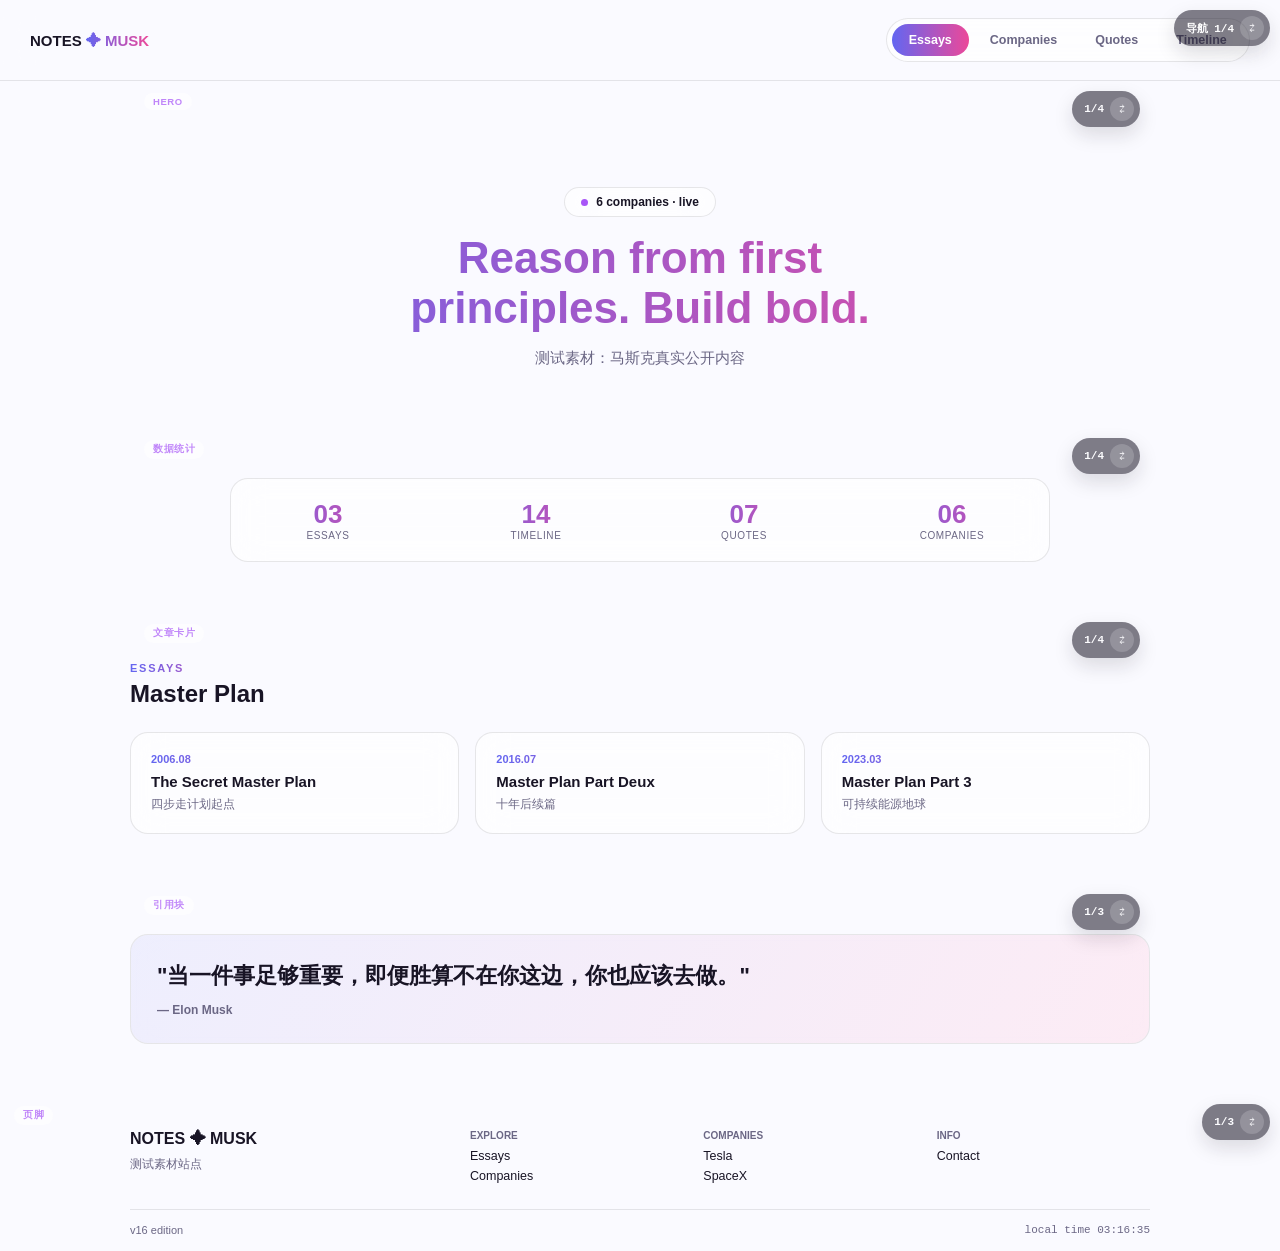
==== lab.html @ 897d5684 "新增组件Lab整页版（/lab.html）：每个板块自带切换按钮，实时看整页效果 阶段9的正确形态——不是把组件单独摆在对比台上看，是完整首页每个区块右上角挂一个小切换按钮，点击直接在真实页面布局里替" ====
<!doctype html>
<html lang="zh-CN">
<head>
<meta charset="UTF-8">
<meta name="viewport" content="width=device-width, initial-scale=1.0">
<title>组件Lab · 整页可切换</title>
<style>
  :root{
    --bg:#fafaff; --ink:#181425; --sub:#6b6785; --card:rgba(255,255,255,.65); --line:rgba(24,20,37,.1);
    --i1:#6366f1; --i2:#a855f7; --i3:#ec4899; --i4:#06b6d4;
  }
  *{box-sizing:border-box;}
  html,body{margin:0;}
  body{background:var(--bg);color:var(--ink);font-family:ui-sans-serif,-apple-system,"Segoe UI",sans-serif;overflow-x:hidden;}
  .mono{font-family:ui-monospace,"Cascadia Code","SF Mono",Consolas,monospace;}
  .grad-text{background:linear-gradient(90deg,var(--i1),var(--i3));-webkit-background-clip:text;background-clip:text;color:transparent;}
  .glass{background:var(--card);border:1px solid var(--line);backdrop-filter:blur(16px);border-radius:18px;}
  .wrap{max-width:1080px;margin:0 auto;padding:0 30px;}

  .zone{position:relative;}
  .switcher{
    position:absolute;top:10px;right:10px;z-index:20;display:flex;align-items:center;gap:6px;
    background:var(--ink);color:#fff;border-radius:999px;padding:6px 6px 6px 12px;font-size:11px;font-weight:700;
    box-shadow:0 8px 20px rgba(24,20,37,.25);opacity:.55;transition:opacity .2s;
  }
  .zone:hover .switcher{opacity:1;}
  .switcher .lbl{font-family:ui-monospace,monospace;}
  .switcher button{width:24px;height:24px;border-radius:50%;border:none;background:rgba(255,255,255,.18);color:#fff;cursor:pointer;font-size:12px;line-height:1;display:flex;align-items:center;justify-content:center;}
  .switcher button:hover{background:linear-gradient(90deg,var(--i1),var(--i3));}
  .zone-tag{position:absolute;top:12px;left:14px;z-index:20;font-size:9.5px;font-weight:800;letter-spacing:.06em;color:var(--i2);background:rgba(255,255,255,.85);padding:3px 9px;border-radius:999px;opacity:.7;}

  header.top{position:sticky;top:0;z-index:30;display:flex;justify-content:space-between;align-items:center;padding:18px 30px;background:rgba(250,250,255,.8);backdrop-filter:blur(16px);border-bottom:1px solid var(--line);}
  .mark{font-weight:800;font-size:15px;}
  .mark span{background:linear-gradient(90deg,var(--i1),var(--i3));-webkit-background-clip:text;background-clip:text;color:transparent;}

  section.sec{padding:50px 0;position:relative;}
  .sechead{display:flex;justify-content:space-between;align-items:baseline;margin-bottom:24px;}
  .eyebrow{font-size:11px;letter-spacing:.16em;text-transform:uppercase;font-weight:800;}
  h2.h2{font-size:24px;font-weight:800;margin:6px 0 0;}

  .n1{display:inline-flex;gap:4px;padding:5px;border-radius:999px;}
  .n1 a{font-size:12.5px;padding:9px 17px;border-radius:999px;font-weight:600;color:var(--sub);cursor:pointer;}
  .n1 a.on{background:linear-gradient(90deg,var(--i1),var(--i3));color:#fff;}
  .n2{display:flex;gap:24px;}
  .n2 a{font-size:13px;font-weight:600;color:var(--sub);padding-bottom:4px;border-bottom:2px solid transparent;cursor:pointer;}
  .n2 a.on{color:var(--ink);border-color:var(--i2);}
  .n4{display:inline-flex;gap:6px;padding:6px;border-radius:16px;box-shadow:0 10px 24px rgba(99,102,241,.15);}
  .n4 a{width:36px;height:36px;border-radius:11px;display:flex;align-items:center;justify-content:center;font-size:10px;font-weight:700;color:var(--sub);cursor:pointer;}
  .n4 a.on{background:linear-gradient(135deg,var(--i1),var(--i3));color:#fff;}
  .n5{display:flex;gap:18px;}
  .n5 a{font-size:12.5px;font-weight:700;color:var(--sub);cursor:pointer;}
  .n5 a.on{color:transparent;background:linear-gradient(90deg,var(--i1),var(--i3));-webkit-background-clip:text;background-clip:text;}

  .hv1{text-align:center;padding:56px 0 10px;}
  .hv1 h2{font-size:44px;font-weight:800;margin:16px 0;}
  .hv1 .pill{display:inline-flex;gap:8px;align-items:center;background:var(--card);border:1px solid var(--line);border-radius:999px;padding:7px 16px;font-size:12px;font-weight:600;}
  .hv1 .dot{width:7px;height:7px;border-radius:50%;background:var(--i2);}
  .hv2{display:flex;align-items:center;gap:30px;padding:40px 0;}
  .hv2 .txt{flex:1;}
  .hv2 h2{font-size:34px;font-weight:800;margin:0;}
  .hv2 .orb{width:170px;height:170px;border-radius:50%;flex-shrink:0;background:conic-gradient(var(--i1),var(--i2),var(--i3),var(--i4),var(--i1));animation:spin 8s linear infinite;}
  @keyframes spin{to{transform:rotate(360deg);}}
  .hv3{position:relative;border-radius:20px;overflow:hidden;padding:60px 30px;background:linear-gradient(135deg,#eef0ff,#fdeef9);text-align:center;}
  .hv4{display:flex;justify-content:space-between;align-items:center;flex-wrap:wrap;gap:20px;padding:40px 0;}
  .hv4 h2{font-size:32px;font-weight:800;margin:6px 0 0;}
  .hv4-badge{padding:12px 18px;border-radius:12px;font-size:11px;font-weight:700;text-align:center;}
  .hv4-badge .n{font-size:20px;display:block;}

  .s1{display:grid;grid-template-columns:repeat(4,1fr);gap:14px;max-width:820px;margin:0 auto;}
  .s1-item{padding:20px 12px;text-align:center;}
  .s1-item .n{font-size:26px;font-weight:800;}
  .s1-item .l{font-size:10px;color:var(--sub);text-transform:uppercase;letter-spacing:.06em;}
  .s2{display:flex;gap:24px;overflow-x:auto;padding:16px 0;border-top:1px solid var(--line);border-bottom:1px solid var(--line);}
  .s2-item{flex-shrink:0;text-align:center;padding:0 16px;}
  .s2-item .n{font-size:20px;font-weight:800;}
  .s3{display:flex;gap:22px;justify-content:center;}
  .ring{width:70px;height:70px;border-radius:50%;display:flex;align-items:center;justify-content:center;position:relative;}
  .ring::before{content:"";position:absolute;inset:0;border-radius:50%;background:conic-gradient(var(--i2) 0 70%, var(--line) 70% 100%);}
  .ring span{position:relative;background:var(--bg);width:54px;height:54px;border-radius:50%;display:flex;align-items:center;justify-content:center;font-size:12px;font-weight:800;}
  .s5{display:grid;grid-template-columns:repeat(4,1fr);gap:12px;}
  .s5-item{padding:16px;display:flex;align-items:center;gap:10px;}
  .s5-item .ic{width:32px;height:32px;border-radius:9px;flex-shrink:0;background:linear-gradient(135deg,var(--i1),var(--i3));}
  .s5-item .n{font-size:18px;font-weight:800;}

  .cardgrid{display:grid;grid-template-columns:repeat(3,1fr);gap:16px;}
  .c1{padding:20px;}
  .c1 .d{font-size:11px;font-weight:700;margin-bottom:8px;}
  .c1 h3{font-size:15px;margin:0 0 6px;font-weight:800;}
  .c1 p{font-size:12px;color:var(--sub);margin:0;}
  .c2{display:flex;overflow:hidden;padding:0;}
  .c2 .bar{width:6px;background:linear-gradient(180deg,var(--i1),var(--i3));flex-shrink:0;}
  .c2 .body{padding:18px;}
  .c3{overflow:hidden;padding:0;}
  .c3 .top{height:70px;background:linear-gradient(135deg,var(--i2),var(--i4));}
  .c3 .body{padding:16px;}
  .c5{position:relative;padding:22px;overflow:hidden;}
  .c5 .idx{position:absolute;right:8px;top:-6px;font-size:70px;font-weight:900;opacity:.12;}

  .q1{padding:26px;position:relative;overflow:hidden;}
  .q1::before{content:"";position:absolute;inset:0;background:linear-gradient(120deg,rgba(99,102,241,.1),rgba(236,72,153,.1));z-index:-1;}
  .q1 p{font-size:22px;font-weight:700;margin:0 0 12px;}
  .q4{text-align:center;padding:40px;background:linear-gradient(135deg,#eef0ff,#fdeef9);border-radius:20px;}
  .q4 p{font-size:24px;font-weight:800;max-width:60ch;margin:0 auto 14px;}
  .q3{display:flex;padding:0;overflow:hidden;}
  .q3 .accent{width:5px;background:linear-gradient(180deg,var(--i2),var(--i4));}
  .q3 .body{padding:22px;}

  .f1-grid{display:grid;grid-template-columns:1.5fr repeat(3,1fr);gap:20px;padding:36px 0 20px;}
  .f1-grid h4{font-size:10px;text-transform:uppercase;color:var(--sub);margin:0 0 8px;}
  .f1-grid a{display:block;font-size:12.5px;margin-bottom:6px;cursor:pointer;}
  .f1-bottom{border-top:1px solid var(--line);padding:14px 0;font-size:11px;color:var(--sub);display:flex;justify-content:space-between;}
  .f2{text-align:center;padding:30px 0;}
  .f2 .socials{display:flex;justify-content:center;gap:14px;margin-bottom:10px;}
  .f2 .socials span{width:34px;height:34px;border-radius:50%;background:var(--card);border:1px solid var(--line);display:inline-flex;align-items:center;justify-content:center;font-size:11px;}
  .f4{padding:40px;border-radius:20px;background:linear-gradient(135deg,#eef0ff,#fdeef9);text-align:center;margin:20px 0;}
  .f4 .btn{display:inline-block;padding:12px 26px;border-radius:999px;background:var(--ink);color:#fff;font-size:13px;font-weight:700;}
</style>
</head>
<body>

<header class="top zone">
  <div class="switcher"><span class="lbl">导航 1/4</span><button onclick="cycle('nav')">⇄</button></div>
  <div class="mark">NOTES <span>✦ MUSK</span></div>
  <div id="slot-nav"></div>
</header>

<div class="wrap">

  <section class="sec zone" id="zone-hero">
    <div class="zone-tag">HERO</div>
    <div class="switcher"><span class="lbl" id="lbl-hero">1/4</span><button onclick="cycle('hero')">⇄</button></div>
    <div id="slot-hero"></div>
  </section>

  <section class="sec zone" id="zone-stat">
    <div class="zone-tag">数据统计</div>
    <div class="switcher"><span class="lbl" id="lbl-stat">1/4</span><button onclick="cycle('stat')">⇄</button></div>
    <div id="slot-stat"></div>
  </section>

  <section class="sec zone" id="zone-card">
    <div class="zone-tag">文章卡片</div>
    <div class="switcher"><span class="lbl" id="lbl-card">1/4</span><button onclick="cycle('card')">⇄</button></div>
    <div class="sechead"><div><div class="eyebrow grad-text">Essays</div><h2 class="h2">Master Plan</h2></div></div>
    <div id="slot-card"></div>
  </section>

  <section class="sec zone" id="zone-quote">
    <div class="zone-tag">引用块</div>
    <div class="switcher"><span class="lbl" id="lbl-quote">1/3</span><button onclick="cycle('quote')">⇄</button></div>
    <div id="slot-quote"></div>
  </section>

</div>

<footer class="zone" id="zone-footer">
  <div class="zone-tag">页脚</div>
  <div class="switcher"><span class="lbl" id="lbl-footer">1/3</span><button onclick="cycle('footer')">⇄</button></div>
  <div class="wrap" id="slot-footer"></div>
</footer>

<script src="js/lab.js"></script>
</body>
</html>
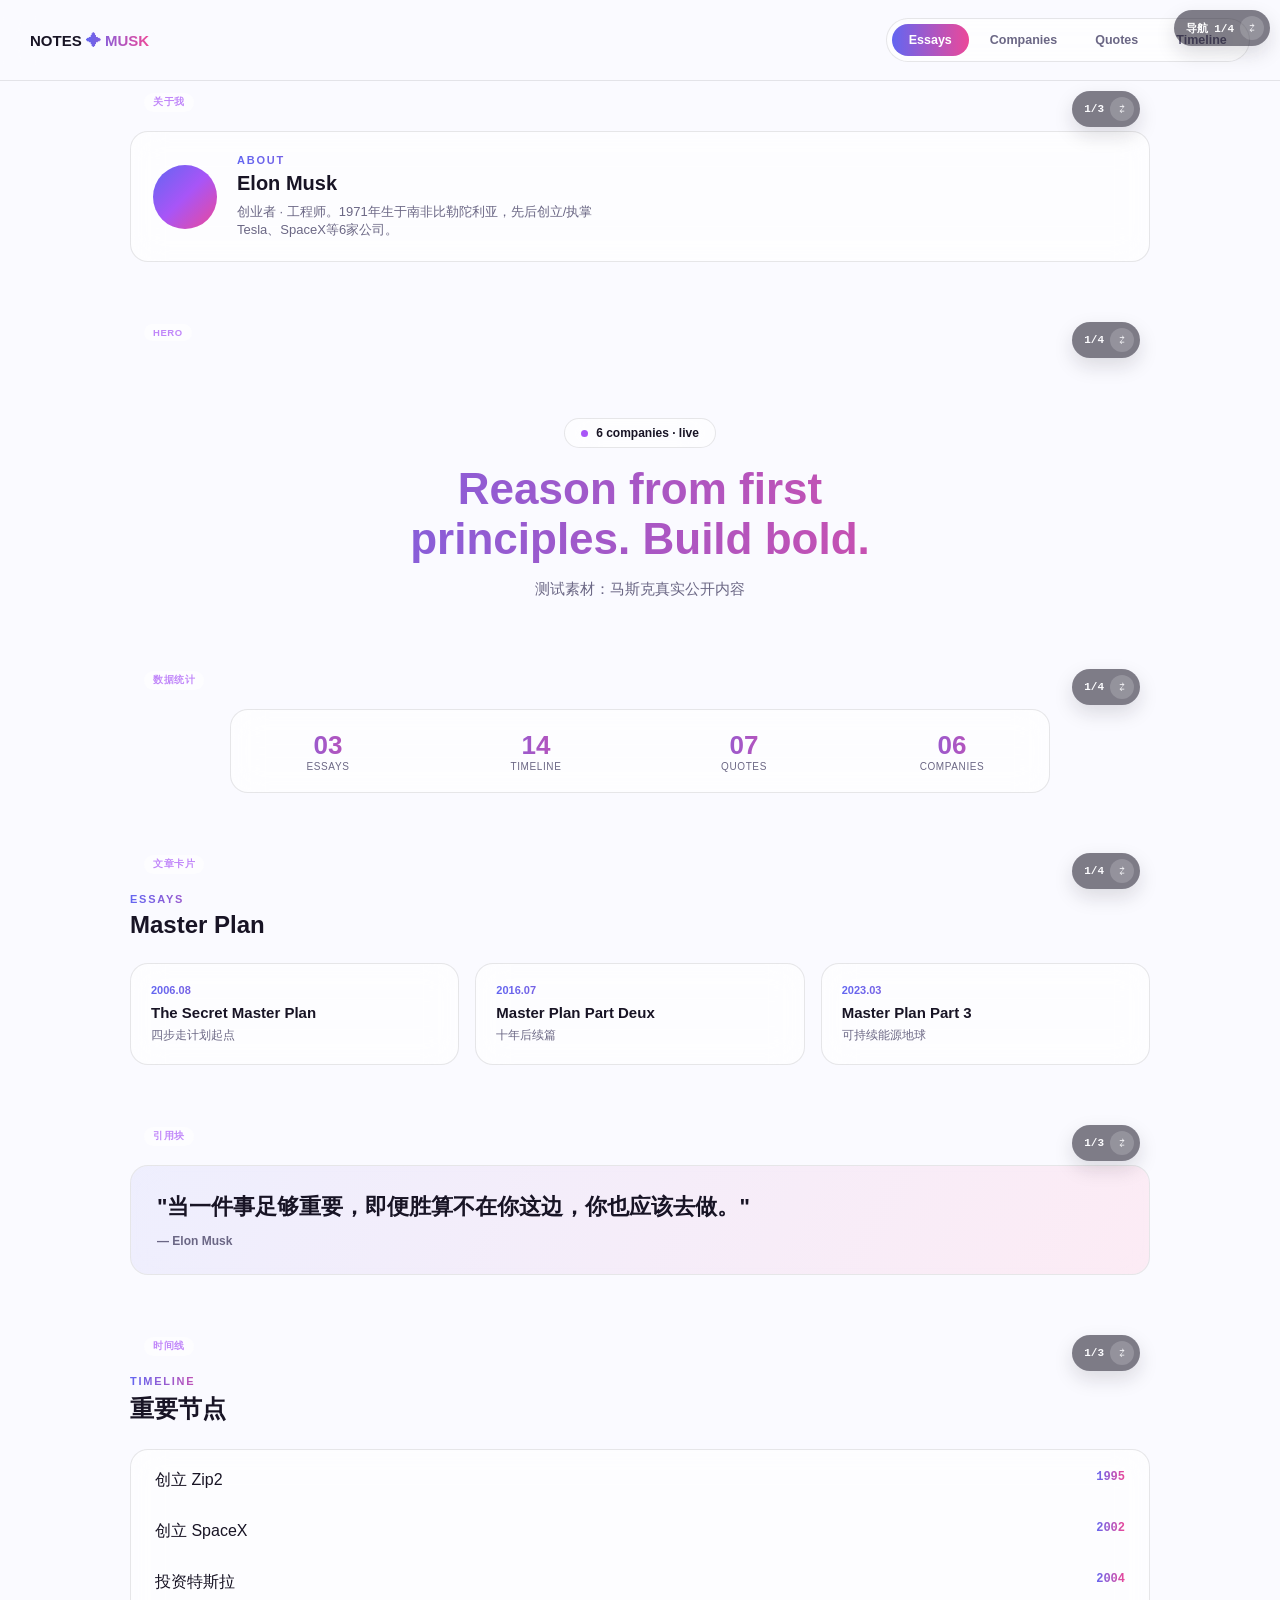
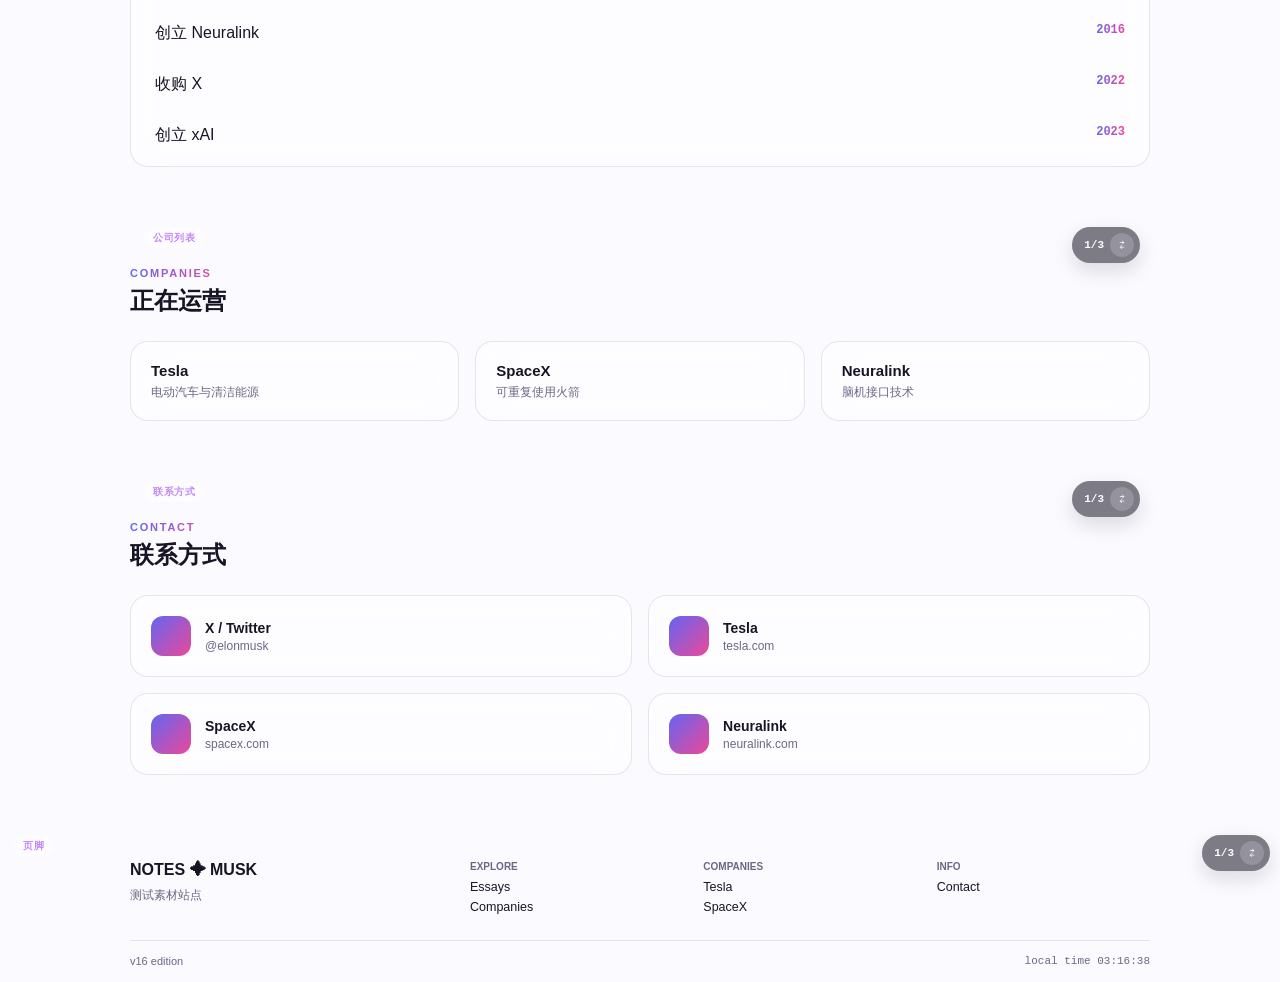
==== commit 0a6f0e58: "组件Lab补充4个维度：关于我/时间线/公司列表/联系方式 延续整页可切换的模式，新增G39关于我、时间线（含F57交错版）、公司列表、G40联系方式，共10个维度进入Lab整页可切换。" ====
--- a/lab.html
+++ b/lab.html
@@ -105,6 +105,48 @@
   .q3 .accent{width:5px;background:linear-gradient(180deg,var(--i2),var(--i4));}
   .q3 .body{padding:22px;}
 
+  .iv1{display:flex;gap:20px;align-items:center;padding:22px;}
+  .iv1 .av{width:64px;height:64px;border-radius:50%;flex-shrink:0;background:linear-gradient(135deg,var(--i1),var(--i2),var(--i3));}
+  .iv2{text-align:center;padding:30px;}
+  .iv2 .av{width:80px;height:80px;border-radius:50%;margin:0 auto 14px;background:linear-gradient(135deg,var(--i1),var(--i2),var(--i3));}
+  .iv3{display:grid;grid-template-columns:1fr 1fr;gap:0;overflow:hidden;padding:0;}
+  .iv3 .txt{padding:24px;}
+  .iv3 .stats{display:flex;flex-direction:column;justify-content:center;gap:14px;padding:24px;background:rgba(99,102,241,.05);}
+  .iv3 .stats div{font-size:12px;color:var(--sub);}
+  .iv3 .stats b{display:block;font-size:20px;color:var(--ink);}
+
+  .tv1{display:flex;flex-direction:column;gap:2px;}
+  .tv1-row{display:flex;justify-content:space-between;padding:14px 18px;border-radius:12px;}
+  .tv1-row .yr{font-family:ui-monospace,monospace;font-size:12px;font-weight:700;}
+  .tv2{display:flex;gap:20px;overflow-x:auto;padding:16px 4px;}
+  .tv2-item{flex-shrink:0;width:150px;padding:16px;text-align:center;}
+  .tv2-item .yr{font-family:ui-monospace,monospace;font-weight:800;font-size:16px;}
+  .tv3{display:flex;flex-direction:column;gap:16px;}
+  .tv3-row{display:flex;gap:16px;align-items:center;}
+  .tv3-row.right{flex-direction:row-reverse;text-align:right;}
+  .tv3-dot{width:10px;height:10px;border-radius:50%;flex-shrink:0;background:linear-gradient(135deg,var(--i1),var(--i3));}
+  .tv3-card{flex:1;padding:14px 18px;}
+
+  .cov1{display:grid;grid-template-columns:repeat(3,1fr);gap:16px;}
+  .cov1-item{padding:20px;}
+  .cov1-item h3{font-size:15px;margin:0 0 6px;font-weight:800;}
+  .cov1-item p{font-size:11.5px;color:var(--sub);margin:0;}
+  .cov2{display:flex;gap:14px;flex-wrap:wrap;justify-content:center;}
+  .cov2-item{padding:14px 22px;border-radius:14px;font-weight:800;font-size:14px;}
+  .cov3{display:flex;flex-direction:column;gap:2px;}
+  .cov3-row{display:flex;padding:14px 18px;border-radius:10px;gap:14px;align-items:center;}
+  .cov3-row .bar{width:4px;height:28px;border-radius:2px;background:linear-gradient(180deg,var(--i1),var(--i3));}
+
+  .ctv1{display:grid;grid-template-columns:repeat(2,1fr);gap:16px;}
+  .ctv1-item{padding:20px;display:flex;align-items:center;gap:14px;}
+  .ctv1-item .ic{width:40px;height:40px;border-radius:12px;background:linear-gradient(135deg,var(--i1),var(--i3));flex-shrink:0;}
+  .ctv2{display:flex;gap:24px;justify-content:center;flex-wrap:wrap;}
+  .ctv2-item{text-align:center;}
+  .ctv2-item .ic{width:48px;height:48px;border-radius:50%;margin:0 auto 8px;background:linear-gradient(135deg,var(--i1),var(--i3));}
+  .ctv3{display:flex;flex-direction:column;gap:0;}
+  .ctv3-row{display:flex;justify-content:space-between;padding:16px 20px;border-bottom:1px solid var(--line);}
+  .ctv3-row:last-child{border-bottom:none;}
+
   .f1-grid{display:grid;grid-template-columns:1.5fr repeat(3,1fr);gap:20px;padding:36px 0 20px;}
   .f1-grid h4{font-size:10px;text-transform:uppercase;color:var(--sub);margin:0 0 8px;}
   .f1-grid a{display:block;font-size:12.5px;margin-bottom:6px;cursor:pointer;}
@@ -126,6 +168,12 @@
 
 <div class="wrap">
 
+  <section class="sec zone" id="zone-intro">
+    <div class="zone-tag">关于我</div>
+    <div class="switcher"><span class="lbl" id="lbl-intro">1/3</span><button onclick="cycle('intro')">⇄</button></div>
+    <div id="slot-intro"></div>
+  </section>
+
   <section class="sec zone" id="zone-hero">
     <div class="zone-tag">HERO</div>
     <div class="switcher"><span class="lbl" id="lbl-hero">1/4</span><button onclick="cycle('hero')">⇄</button></div>
@@ -151,6 +199,27 @@
     <div id="slot-quote"></div>
   </section>
 
+  <section class="sec zone" id="zone-timeline">
+    <div class="zone-tag">时间线</div>
+    <div class="switcher"><span class="lbl" id="lbl-timeline">1/3</span><button onclick="cycle('timeline')">⇄</button></div>
+    <div class="sechead"><div><div class="eyebrow grad-text">Timeline</div><h2 class="h2">重要节点</h2></div></div>
+    <div id="slot-timeline"></div>
+  </section>
+
+  <section class="sec zone" id="zone-companies">
+    <div class="zone-tag">公司列表</div>
+    <div class="switcher"><span class="lbl" id="lbl-companies">1/3</span><button onclick="cycle('companies')">⇄</button></div>
+    <div class="sechead"><div><div class="eyebrow grad-text">Companies</div><h2 class="h2">正在运营</h2></div></div>
+    <div id="slot-companies"></div>
+  </section>
+
+  <section class="sec zone" id="zone-contact">
+    <div class="zone-tag">联系方式</div>
+    <div class="switcher"><span class="lbl" id="lbl-contact">1/3</span><button onclick="cycle('contact')">⇄</button></div>
+    <div class="sechead"><div><div class="eyebrow grad-text">Contact</div><h2 class="h2">联系方式</h2></div></div>
+    <div id="slot-contact"></div>
+  </section>
+
 </div>
 
 <footer class="zone" id="zone-footer">
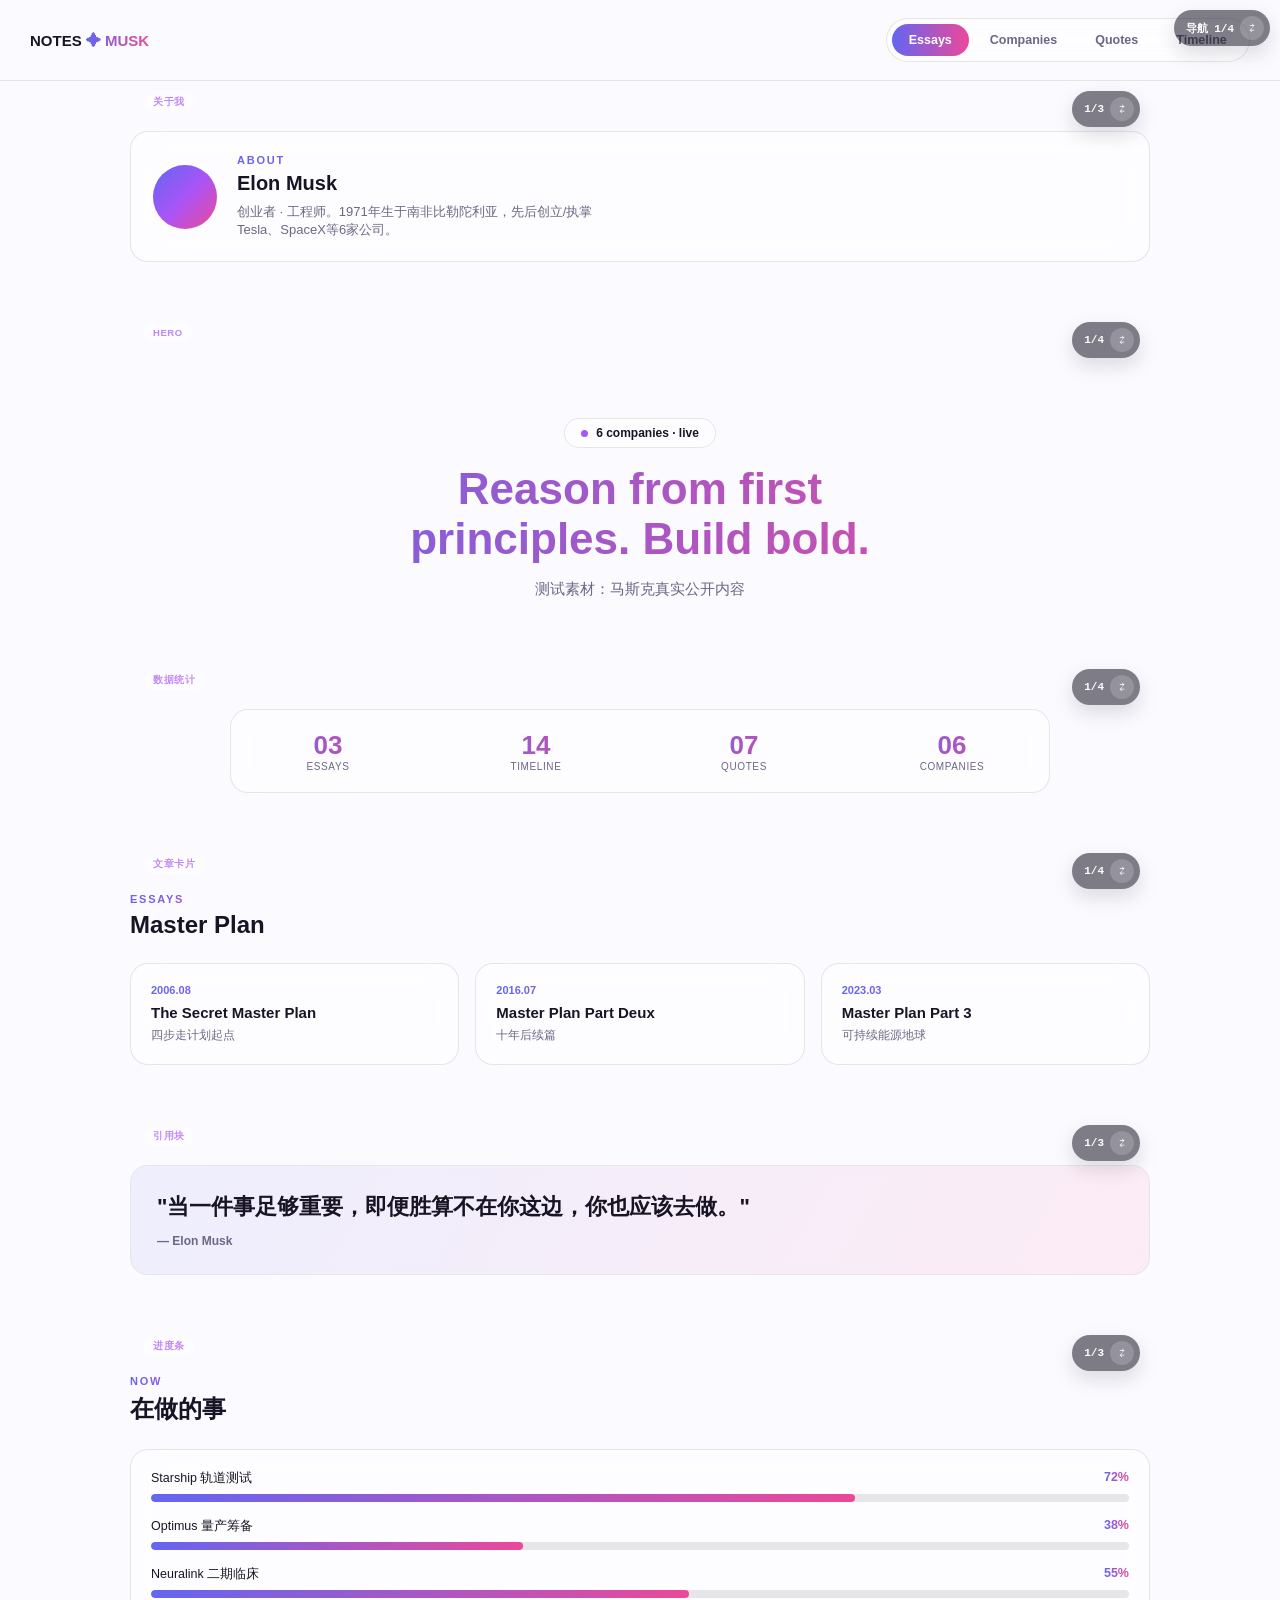
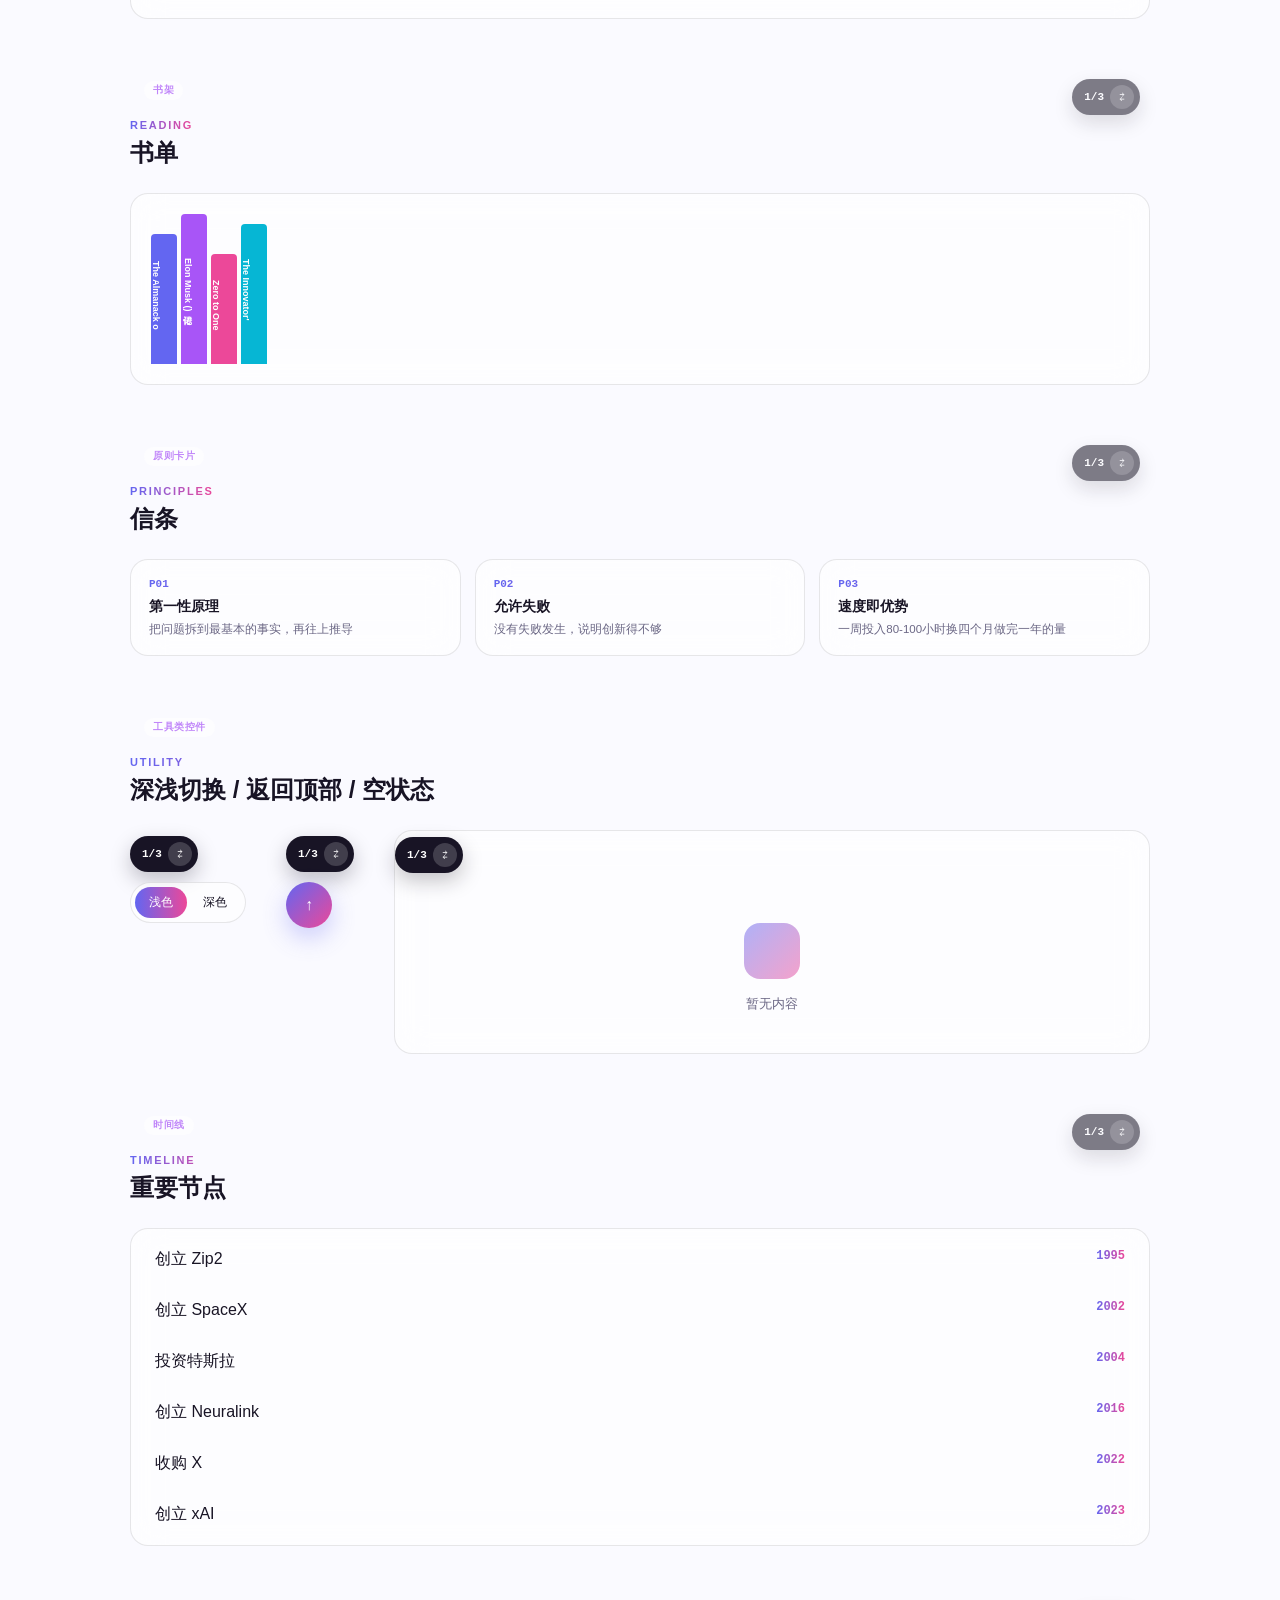
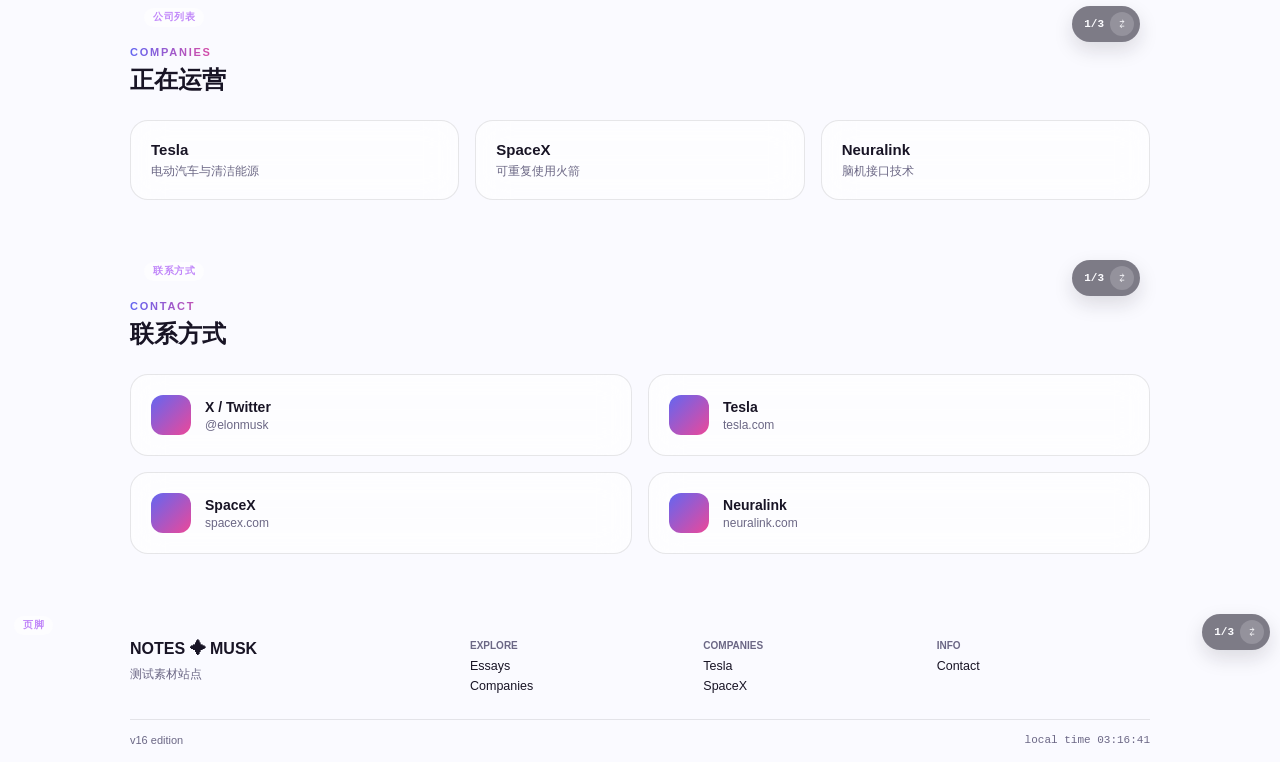
==== commit 96697bc3: "组件Lab再补6个维度：进度条/书架/原则卡片/深浅切换/返回顶部/空状态 对应F32进度条、F33书架可视化、E29原则条目卡片、A4深浅色切换、A7返回顶部、I47空状态展示，累计16个维度进入L" ====
--- a/lab.html
+++ b/lab.html
@@ -147,6 +147,63 @@
   .ctv3-row{display:flex;justify-content:space-between;padding:16px 20px;border-bottom:1px solid var(--line);}
   .ctv3-row:last-child{border-bottom:none;}
 
+  .pv1{padding:20px;}
+  .pv1-row{margin-bottom:16px;}
+  .pv1-row:last-child{margin-bottom:0;}
+  .pv1-top{display:flex;justify-content:space-between;font-size:12.5px;margin-bottom:7px;}
+  .pv1-track{height:8px;border-radius:99px;background:var(--line);overflow:hidden;}
+  .pv1-fill{height:100%;border-radius:99px;background:linear-gradient(90deg,var(--i1),var(--i3));}
+  .pv2{display:flex;flex-direction:column;gap:14px;}
+  .pv2-item{display:flex;align-items:center;gap:14px;padding:14px 18px;}
+  .pv2-item .lbl2{width:110px;font-size:12.5px;font-weight:700;flex-shrink:0;}
+  .pv2-track{flex:1;height:6px;border-radius:99px;background:var(--line);overflow:hidden;}
+  .pv2-fill{height:100%;border-radius:99px;}
+  .pv3{display:flex;gap:24px;justify-content:center;flex-wrap:wrap;}
+  .pv3-item{text-align:center;}
+  .pv3-ring{width:64px;height:64px;border-radius:50%;display:flex;align-items:center;justify-content:center;position:relative;margin:0 auto 8px;}
+  .pv3-ring span{position:relative;background:var(--bg);width:50px;height:50px;border-radius:50%;display:flex;align-items:center;justify-content:center;font-size:11px;font-weight:800;}
+
+  .bs1{display:flex;gap:4px;align-items:flex-end;padding:20px;}
+  .bs1-spine{width:26px;border-radius:4px 4px 0 0;display:flex;align-items:flex-end;justify-content:center;padding-bottom:8px;color:#fff;font-size:9px;writing-mode:vertical-rl;font-weight:700;}
+  .bs2{display:grid;grid-template-columns:repeat(4,1fr);gap:12px;}
+  .bs2-item{padding:0;overflow:hidden;}
+  .bs2-cover{height:70px;}
+  .bs2-body{padding:10px;}
+  .bs2-body h4{font-size:11.5px;margin:0;font-weight:700;}
+  .bs3{display:flex;flex-direction:column;gap:2px;}
+  .bs3-row{display:flex;align-items:center;gap:12px;padding:12px 16px;}
+  .bs3-dot{width:10px;height:10px;border-radius:3px;flex-shrink:0;}
+
+  .pr1{display:grid;grid-template-columns:repeat(3,1fr);gap:14px;}
+  .pr1-item{padding:18px;}
+  .pr1-item .idx{font-family:ui-monospace,monospace;font-size:11px;font-weight:800;margin-bottom:8px;}
+  .pr1-item h4{font-size:13.5px;margin:0;font-weight:800;}
+  .pr2{display:flex;gap:14px;overflow-x:auto;padding:4px;}
+  .pr2-item{flex-shrink:0;width:200px;padding:16px;}
+  .pr3{display:flex;flex-direction:column;gap:0;}
+  .pr3-row{display:flex;gap:18px;padding:16px 4px;border-bottom:1px solid var(--line);align-items:baseline;}
+  .pr3-row .big{font-size:28px;font-weight:900;opacity:.25;font-family:ui-monospace,monospace;}
+
+  .th1{display:inline-flex;background:var(--card);border:1px solid var(--line);border-radius:999px;padding:4px;gap:2px;}
+  .th1 span{padding:7px 14px;border-radius:999px;font-size:12px;cursor:pointer;}
+  .th1 span.on{background:linear-gradient(90deg,var(--i1),var(--i3));color:#fff;}
+  .th2{width:44px;height:44px;border-radius:12px;display:inline-flex;align-items:center;justify-content:center;font-size:16px;cursor:pointer;}
+  .th3{display:inline-flex;border:1px solid var(--line);border-radius:10px;overflow:hidden;}
+  .th3 span{padding:9px 16px;font-size:12px;cursor:pointer;}
+  .th3 span.on{background:var(--ink);color:#fff;}
+
+  .bt1{width:46px;height:46px;border-radius:50%;display:inline-flex;align-items:center;justify-content:center;color:#fff;font-size:16px;box-shadow:0 10px 24px rgba(99,102,241,.3);}
+  .bt2{display:inline-flex;align-items:center;gap:6px;padding:10px 20px;border-radius:999px;color:#fff;font-size:12.5px;font-weight:700;box-shadow:0 10px 24px rgba(99,102,241,.3);}
+  .bt3{width:52px;height:52px;border-radius:50%;position:relative;display:inline-flex;align-items:center;justify-content:center;}
+  .bt3 span{position:relative;background:var(--bg);width:40px;height:40px;border-radius:50%;display:flex;align-items:center;justify-content:center;font-size:14px;}
+
+  .es1{text-align:center;padding:40px 20px;}
+  .es1 .ic{width:56px;height:56px;border-radius:16px;margin:0 auto 16px;background:linear-gradient(135deg,var(--i1),var(--i3));opacity:.5;}
+  .es2{text-align:center;padding:44px 20px;}
+  .es2 .ic{width:80px;height:80px;border-radius:50%;margin:0 auto 18px;background:linear-gradient(135deg,var(--i1),var(--i2),var(--i3));opacity:.35;}
+  .es2 .btn{display:inline-block;margin-top:14px;padding:10px 22px;border-radius:999px;background:var(--ink);color:#fff;font-size:12px;font-weight:700;}
+  .es3{text-align:center;padding:24px;font-size:13px;color:var(--sub);}
+
   .f1-grid{display:grid;grid-template-columns:1.5fr repeat(3,1fr);gap:20px;padding:36px 0 20px;}
   .f1-grid h4{font-size:10px;text-transform:uppercase;color:var(--sub);margin:0 0 8px;}
   .f1-grid a{display:block;font-size:12.5px;margin-bottom:6px;cursor:pointer;}
@@ -199,6 +256,46 @@
     <div id="slot-quote"></div>
   </section>
 
+  <section class="sec zone" id="zone-progress">
+    <div class="zone-tag">进度条</div>
+    <div class="switcher"><span class="lbl" id="lbl-progress">1/3</span><button onclick="cycle('progress')">⇄</button></div>
+    <div class="sechead"><div><div class="eyebrow grad-text">Now</div><h2 class="h2">在做的事</h2></div></div>
+    <div id="slot-progress"></div>
+  </section>
+
+  <section class="sec zone" id="zone-bookshelf">
+    <div class="zone-tag">书架</div>
+    <div class="switcher"><span class="lbl" id="lbl-bookshelf">1/3</span><button onclick="cycle('bookshelf')">⇄</button></div>
+    <div class="sechead"><div><div class="eyebrow grad-text">Reading</div><h2 class="h2">书单</h2></div></div>
+    <div id="slot-bookshelf"></div>
+  </section>
+
+  <section class="sec zone" id="zone-principle">
+    <div class="zone-tag">原则卡片</div>
+    <div class="switcher"><span class="lbl" id="lbl-principle">1/3</span><button onclick="cycle('principle')">⇄</button></div>
+    <div class="sechead"><div><div class="eyebrow grad-text">Principles</div><h2 class="h2">信条</h2></div></div>
+    <div id="slot-principle"></div>
+  </section>
+
+  <section class="sec zone" id="zone-util">
+    <div class="zone-tag">工具类控件</div>
+    <div class="sechead"><div><div class="eyebrow grad-text">Utility</div><h2 class="h2">深浅切换 / 返回顶部 / 空状态</h2></div></div>
+    <div style="display:flex;gap:40px;align-items:flex-start;flex-wrap:wrap;">
+      <div class="zone" style="position:relative;padding-top:6px">
+        <div class="switcher" style="position:static;display:inline-flex;margin-bottom:10px;opacity:1"><span class="lbl" id="lbl-theme">1/3</span><button onclick="cycle('theme')">⇄</button></div>
+        <div id="slot-theme"></div>
+      </div>
+      <div class="zone" style="position:relative;padding-top:6px">
+        <div class="switcher" style="position:static;display:inline-flex;margin-bottom:10px;opacity:1"><span class="lbl" id="lbl-backtop">1/3</span><button onclick="cycle('backtop')">⇄</button></div>
+        <div id="slot-backtop"></div>
+      </div>
+      <div class="glass zone" style="position:relative;padding-top:6px;flex:1;min-width:260px">
+        <div class="switcher" style="position:static;display:inline-flex;margin-bottom:10px;opacity:1"><span class="lbl" id="lbl-empty">1/3</span><button onclick="cycle('empty')">⇄</button></div>
+        <div id="slot-empty"></div>
+      </div>
+    </div>
+  </section>
+
   <section class="sec zone" id="zone-timeline">
     <div class="zone-tag">时间线</div>
     <div class="switcher"><span class="lbl" id="lbl-timeline">1/3</span><button onclick="cycle('timeline')">⇄</button></div>
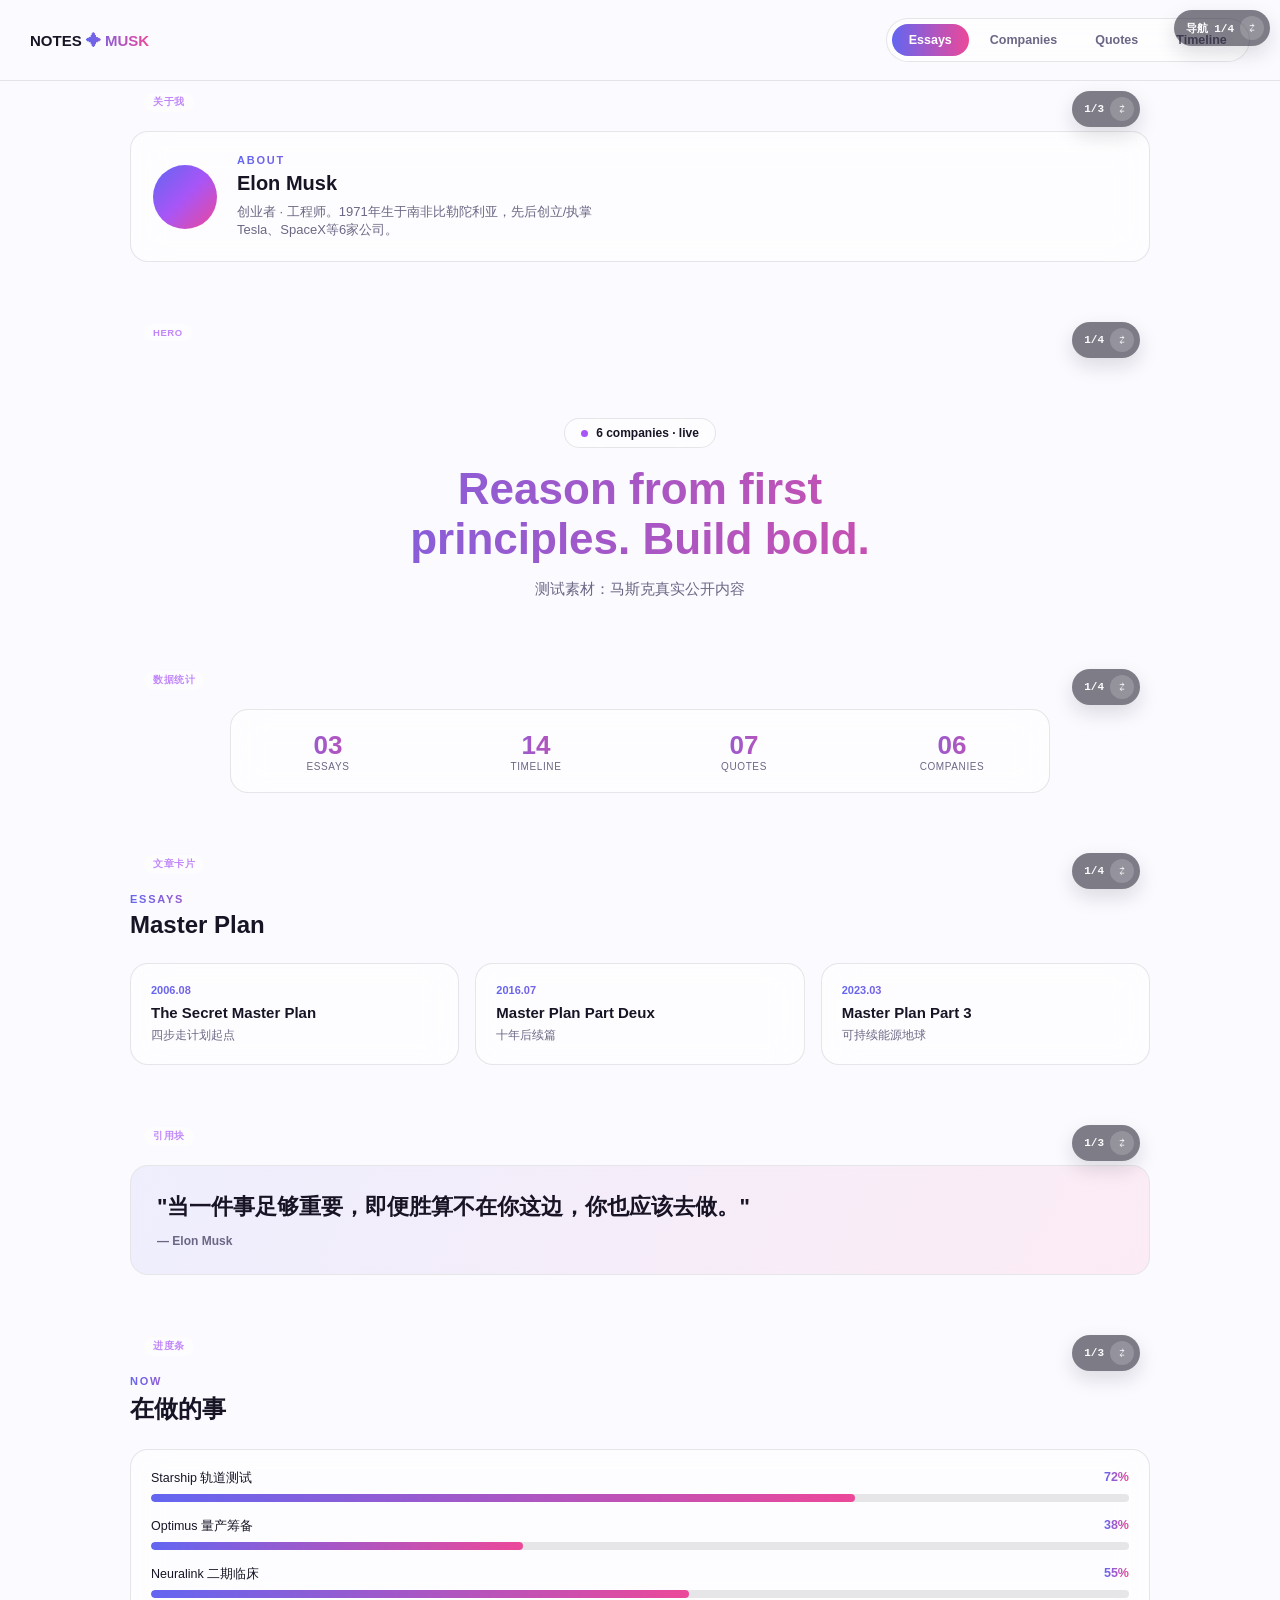
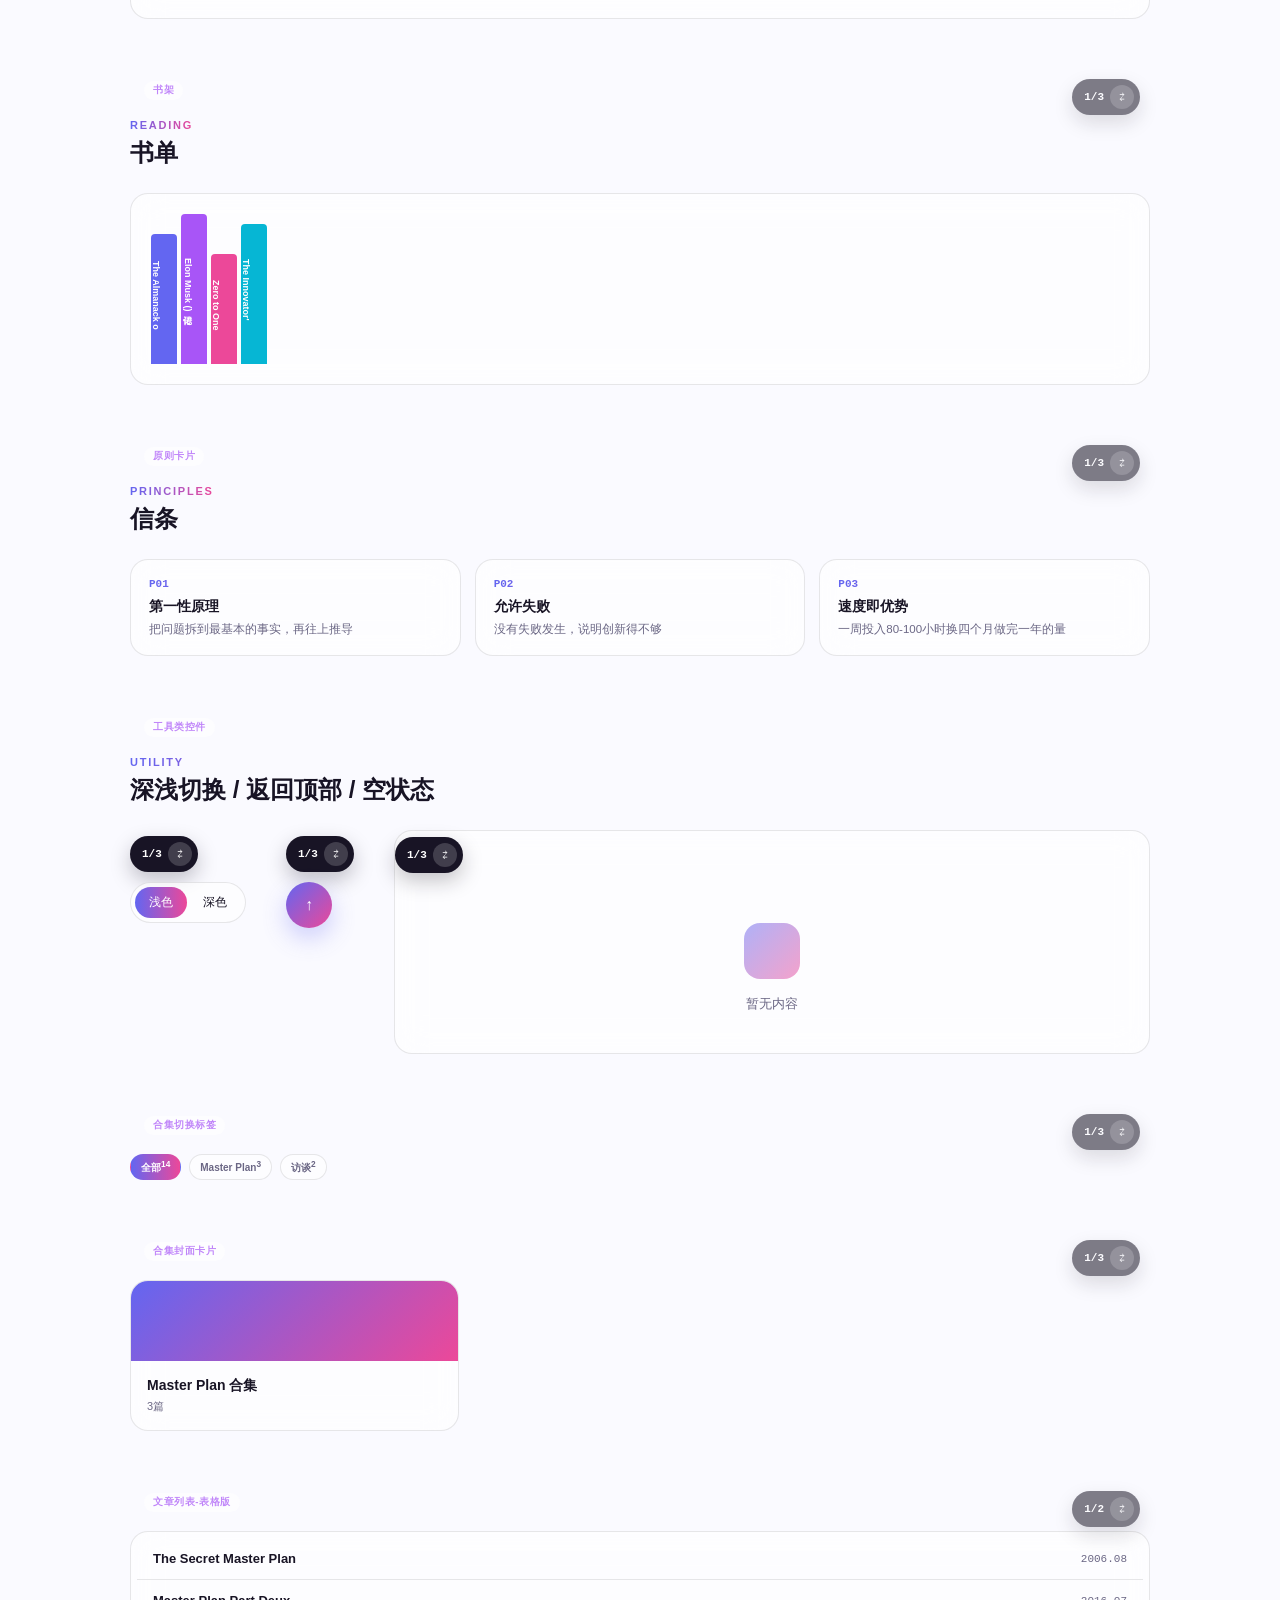
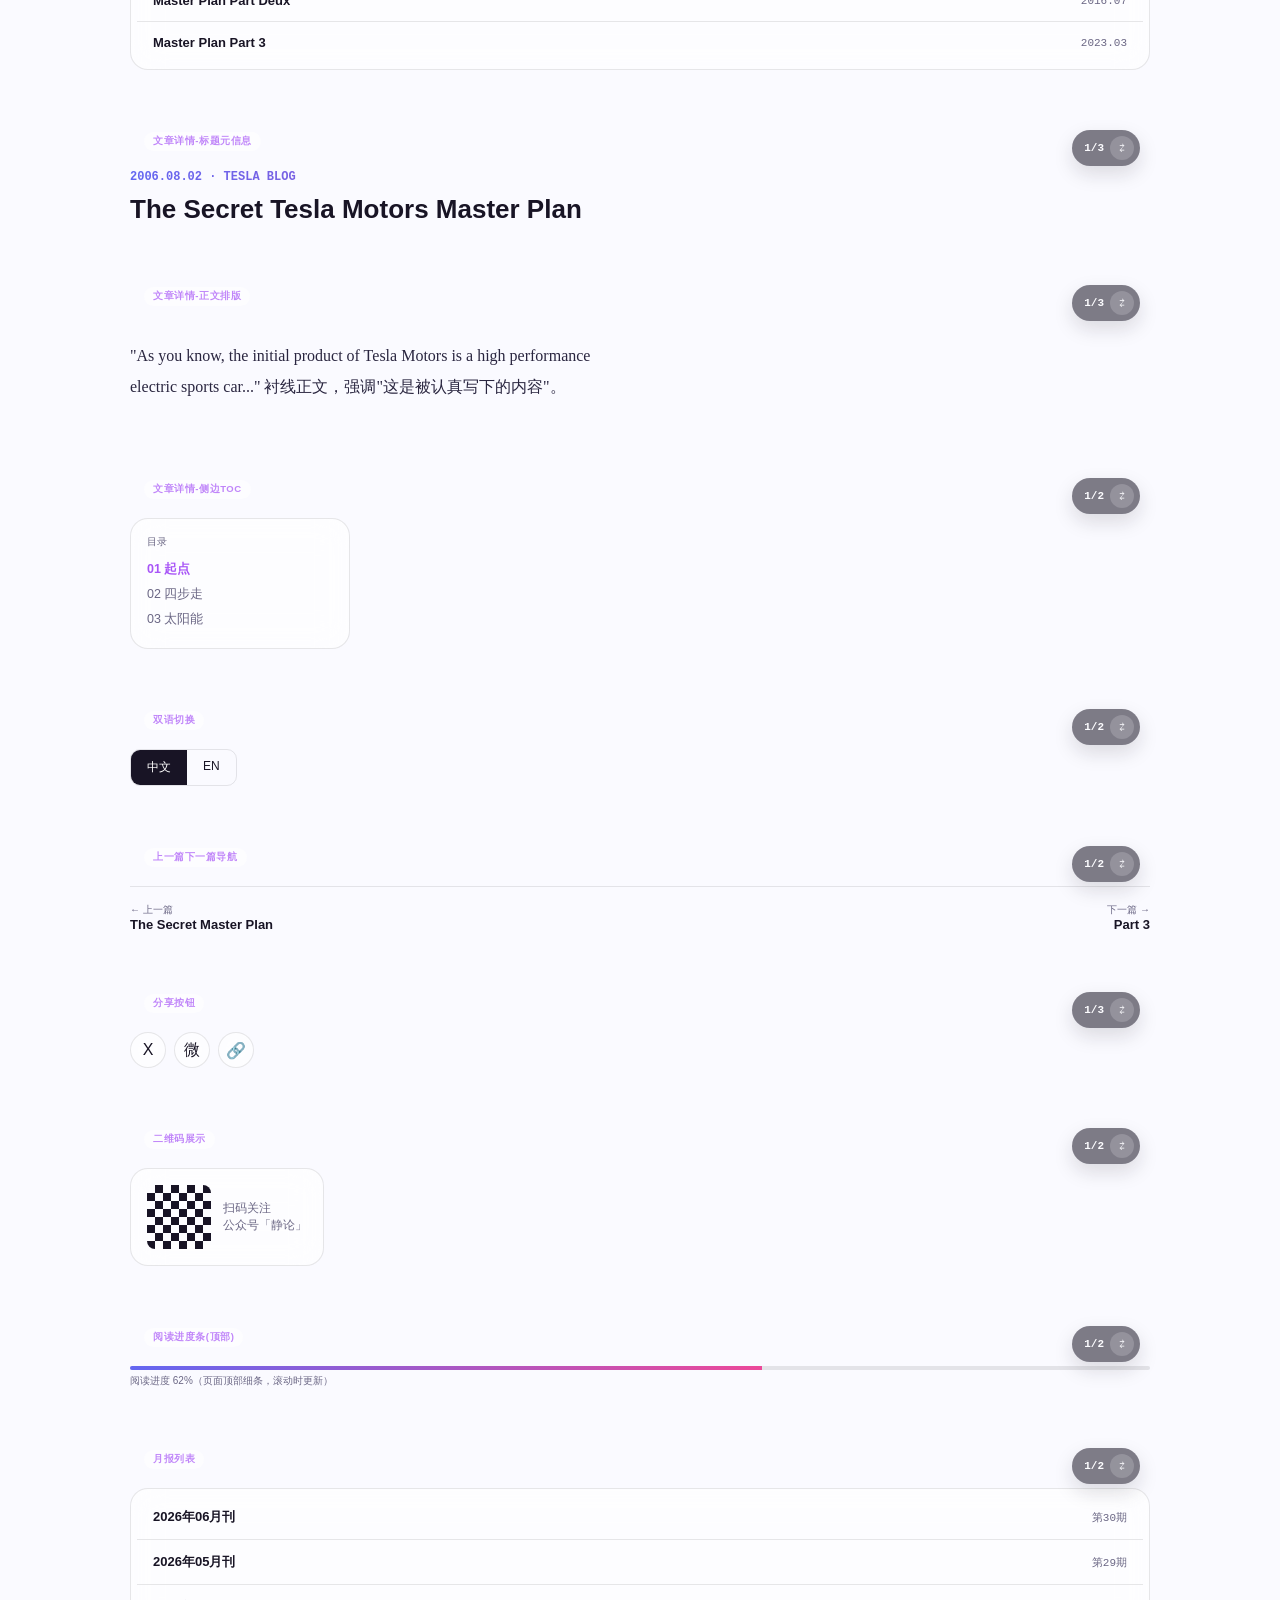
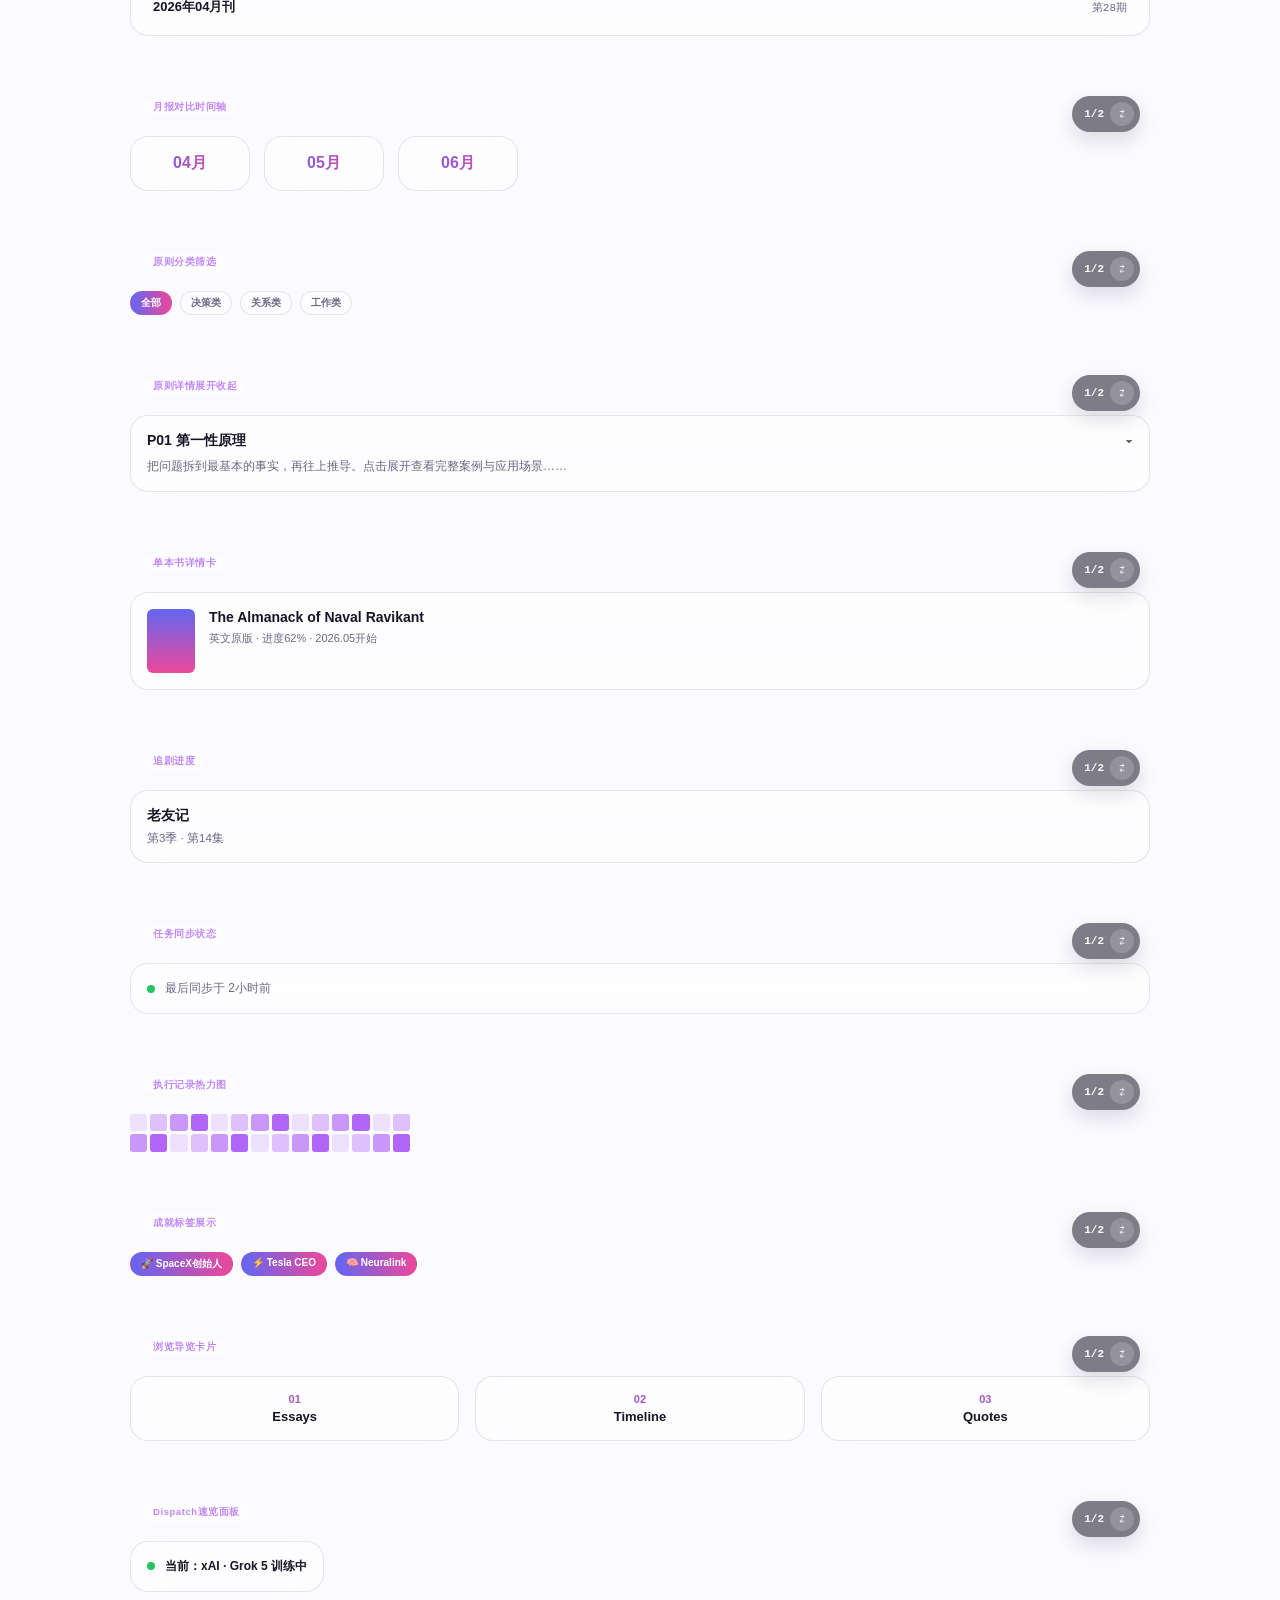
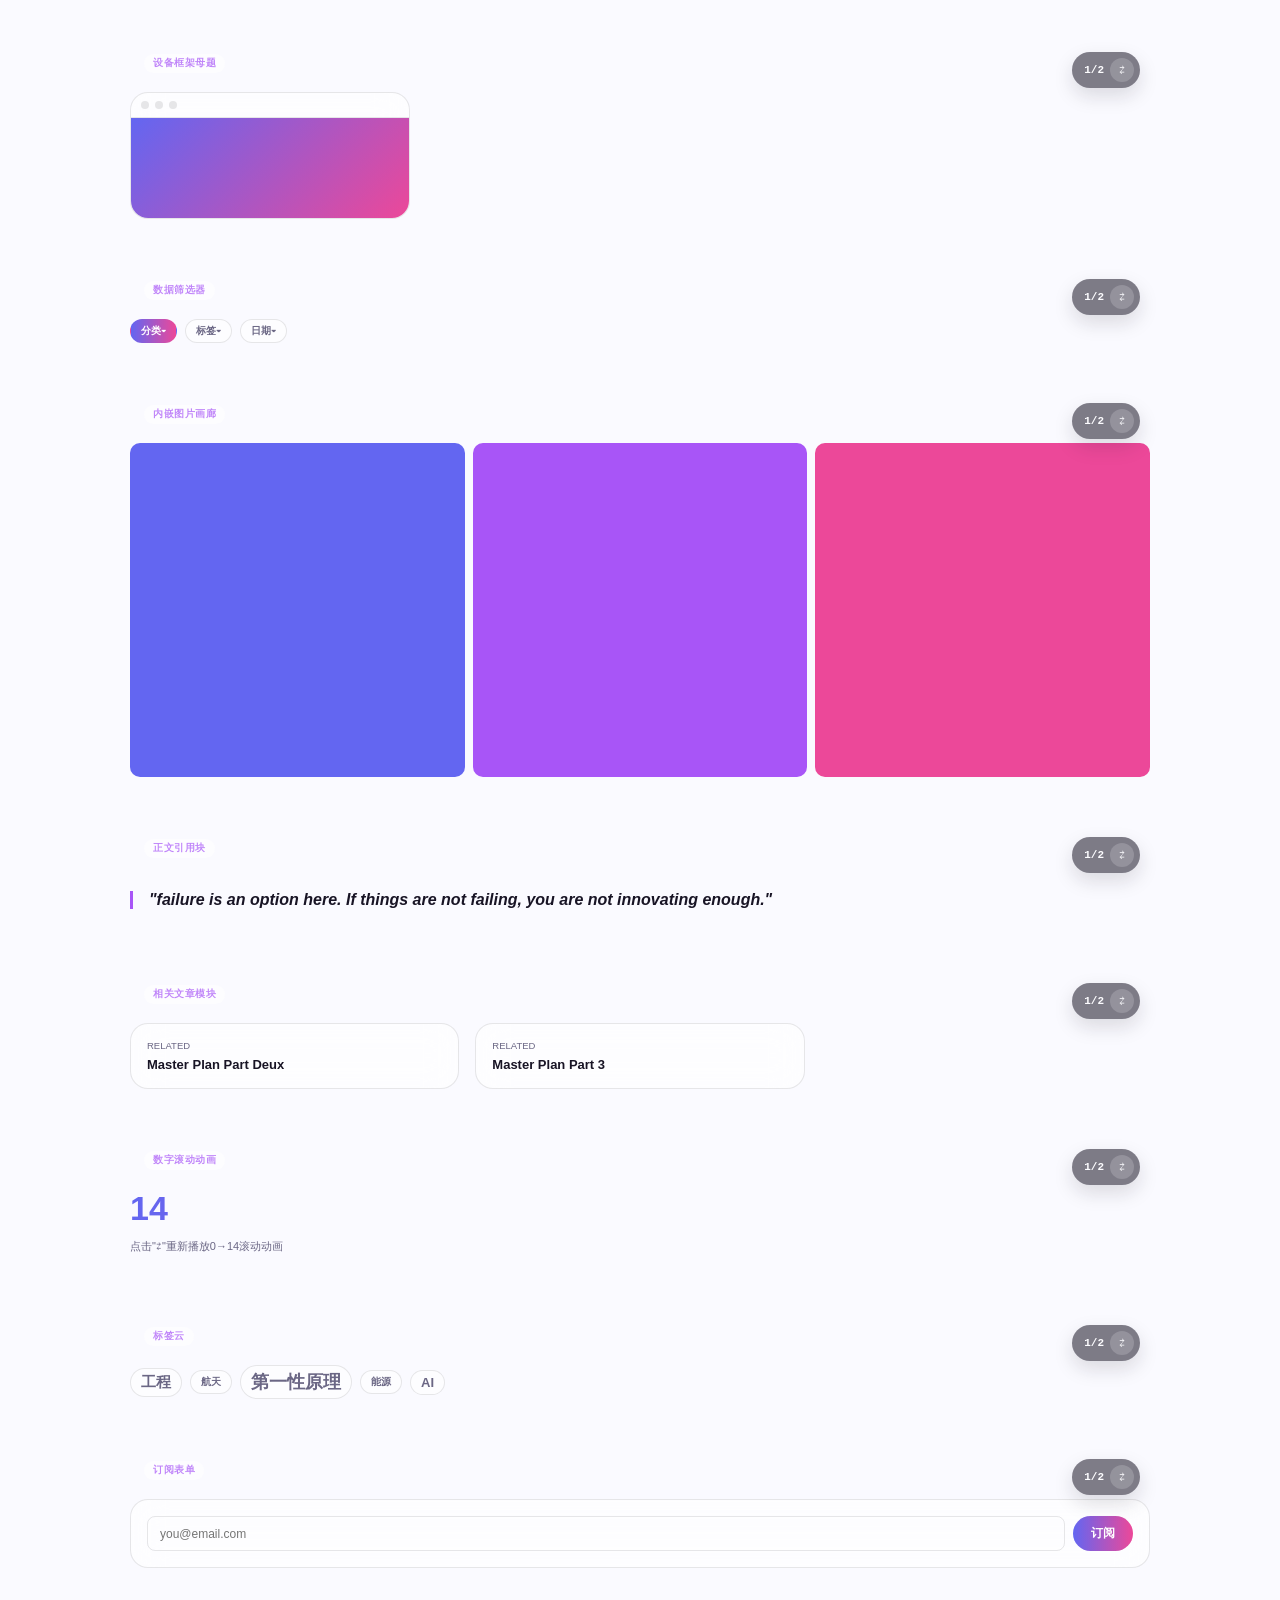
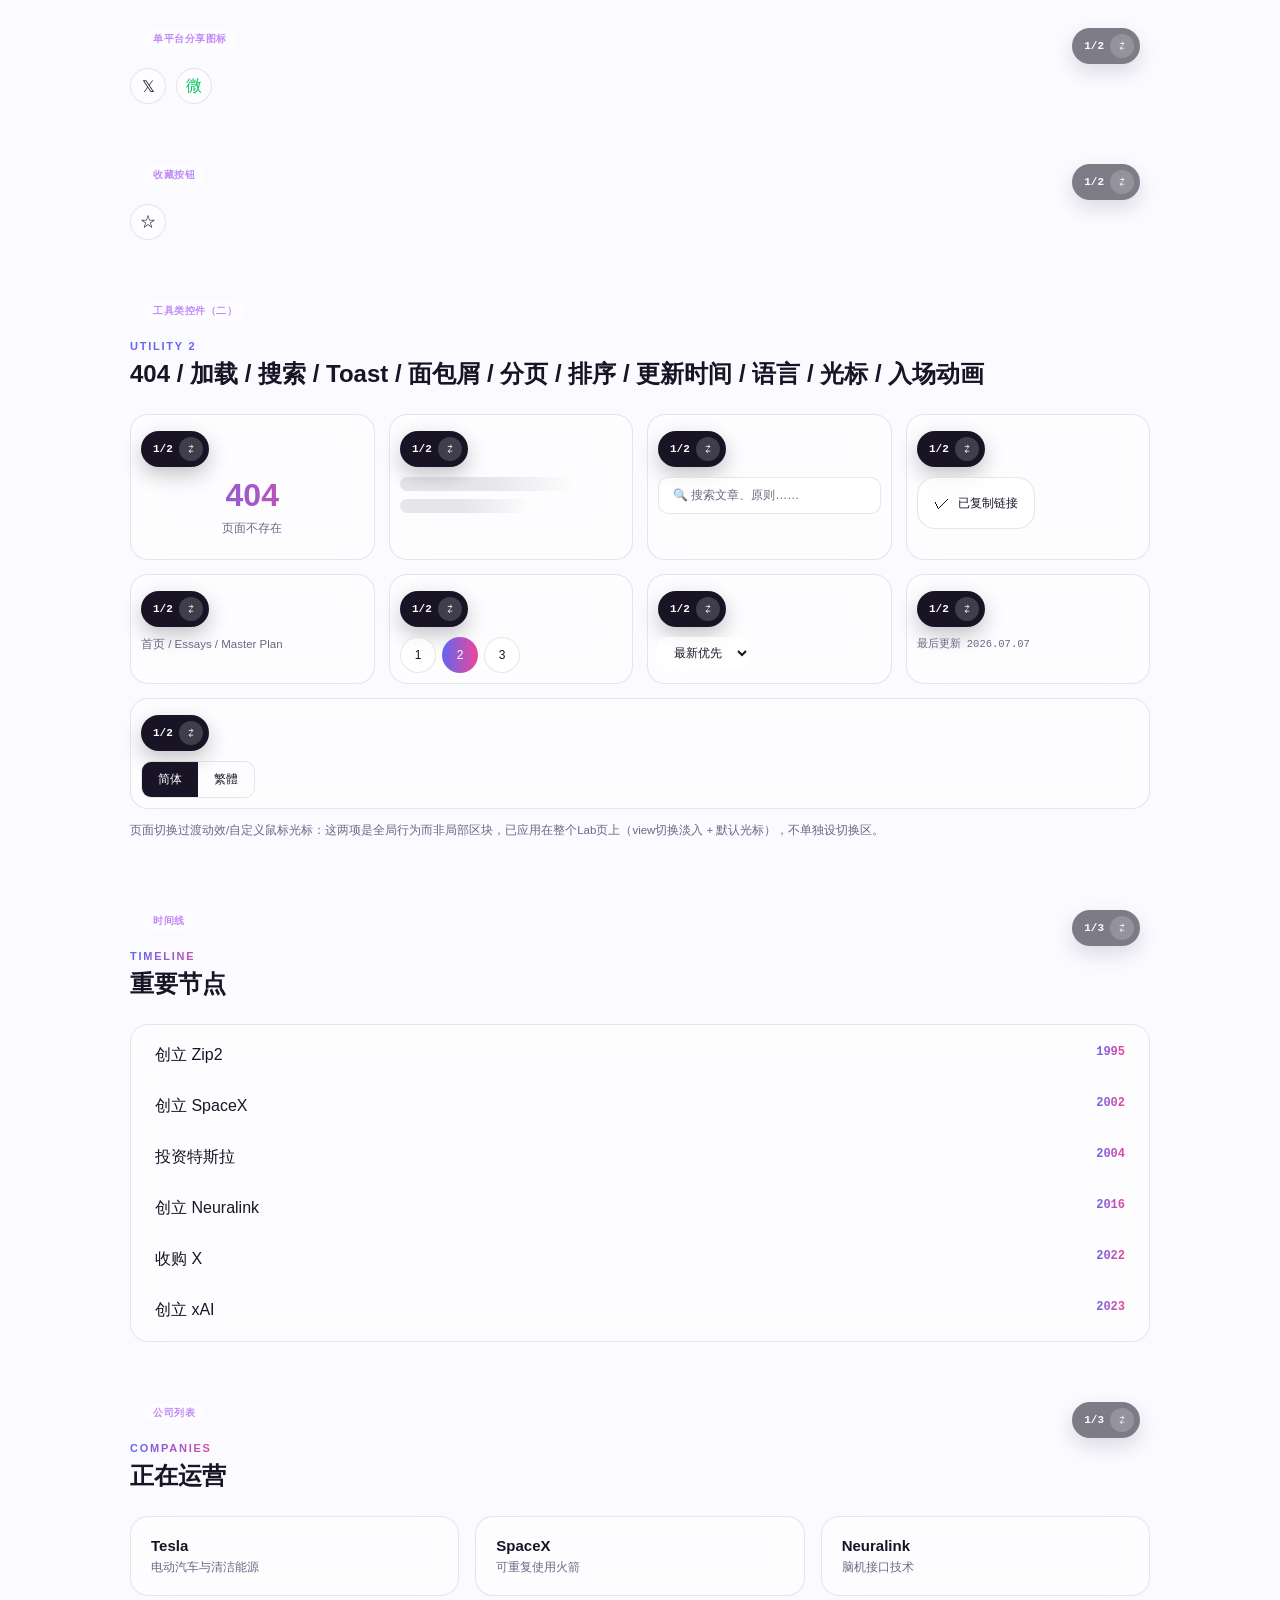
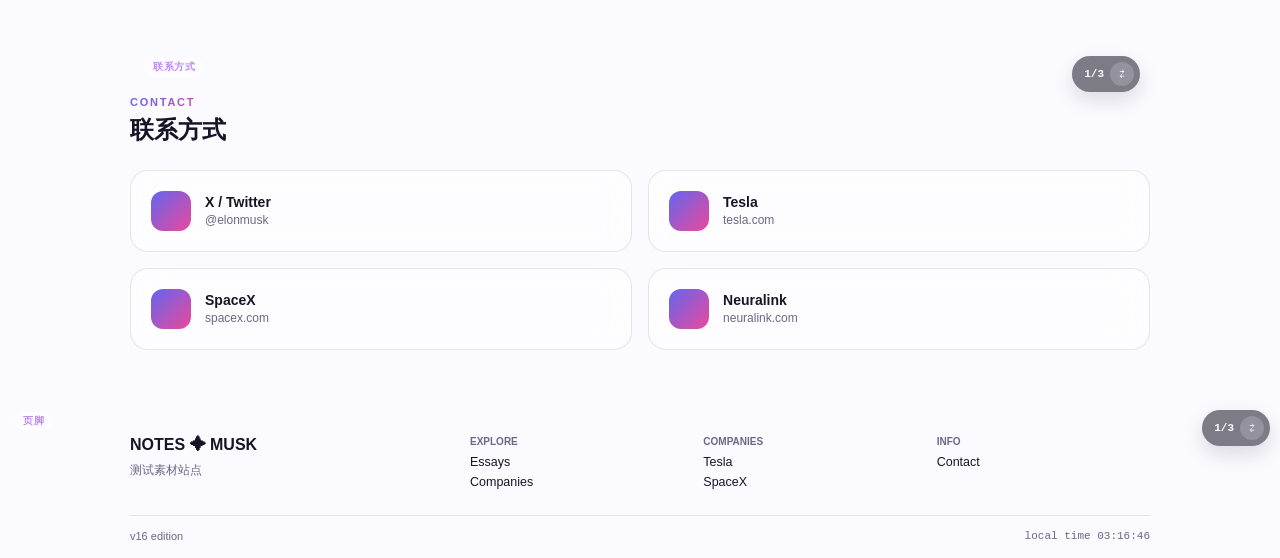
==== commit 3ed8ce59: "组件Lab补全剩余维度：静论详情页全套+月报+原则库+Dashboard杂项+技术细节，共补41个 覆盖合集标签/合集封面/文章表格列表/详情页元信息-正文-TOC-双语-翻页-分享-二维码-阅读进度" ====
--- a/lab.html
+++ b/lab.html
@@ -204,6 +204,17 @@
   .es2 .btn{display:inline-block;margin-top:14px;padding:10px 22px;border-radius:999px;background:var(--ink);color:#fff;font-size:12px;font-weight:700;}
   .es3{text-align:center;padding:24px;font-size:13px;color:var(--sub);}
 
+  /* -------- shared primitives for the long tail -------- */
+  .gcard{padding:16px;}
+  .gtag{font-size:10px;padding:4px 10px;border-radius:999px;background:var(--card);border:1px solid var(--line);color:var(--sub);font-weight:700;display:inline-block;}
+  .gtag.on{background:linear-gradient(90deg,var(--i1),var(--i3));color:#fff;border-color:transparent;}
+  .gbtn{padding:9px 18px;border-radius:999px;background:linear-gradient(90deg,var(--i1),var(--i3));color:#fff;font-size:12px;font-weight:700;display:inline-block;cursor:pointer;}
+  .grow{display:flex;justify-content:space-between;align-items:center;padding:13px 16px;border-bottom:1px solid var(--line);}
+  .grow:last-child{border-bottom:none;}
+  .gring{width:36px;height:36px;border-radius:50%;flex-shrink:0;}
+  .skel{background:linear-gradient(90deg,var(--line) 25%,rgba(255,255,255,.6) 50%,var(--line) 75%);background-size:200% 100%;animation:shimmer 1.4s infinite;border-radius:8px;}
+  @keyframes shimmer{to{background-position:-200% 0;}}
+
   .f1-grid{display:grid;grid-template-columns:1.5fr repeat(3,1fr);gap:20px;padding:36px 0 20px;}
   .f1-grid h4{font-size:10px;text-transform:uppercase;color:var(--sub);margin:0 0 8px;}
   .f1-grid a{display:block;font-size:12.5px;margin-bottom:6px;cursor:pointer;}
@@ -296,6 +307,215 @@
     </div>
   </section>
 
+  <section class="sec zone" id="zone-collectiontabs">
+    <div class="zone-tag">合集切换标签</div>
+    <div class="switcher"><span class="lbl" id="lbl-collectiontabs">1/3</span><button onclick="cycle('collectiontabs')">⇄</button></div>
+    <div id="slot-collectiontabs"></div>
+  </section>
+
+  <section class="sec zone" id="zone-collectioncover">
+    <div class="zone-tag">合集封面卡片</div>
+    <div class="switcher"><span class="lbl" id="lbl-collectioncover">1/3</span><button onclick="cycle('collectioncover')">⇄</button></div>
+    <div id="slot-collectioncover"></div>
+  </section>
+
+  <section class="sec zone" id="zone-articletable">
+    <div class="zone-tag">文章列表-表格版</div>
+    <div class="switcher"><span class="lbl" id="lbl-articletable">1/2</span><button onclick="cycle('articletable')">⇄</button></div>
+    <div id="slot-articletable"></div>
+  </section>
+
+  <section class="sec zone" id="zone-articlemeta">
+    <div class="zone-tag">文章详情-标题元信息</div>
+    <div class="switcher"><span class="lbl" id="lbl-articlemeta">1/3</span><button onclick="cycle('articlemeta')">⇄</button></div>
+    <div id="slot-articlemeta"></div>
+  </section>
+
+  <section class="sec zone" id="zone-articlebody">
+    <div class="zone-tag">文章详情-正文排版</div>
+    <div class="switcher"><span class="lbl" id="lbl-articlebody">1/3</span><button onclick="cycle('articlebody')">⇄</button></div>
+    <div id="slot-articlebody"></div>
+  </section>
+
+  <section class="sec zone" id="zone-articletoc">
+    <div class="zone-tag">文章详情-侧边TOC</div>
+    <div class="switcher"><span class="lbl" id="lbl-articletoc">1/2</span><button onclick="cycle('articletoc')">⇄</button></div>
+    <div id="slot-articletoc"></div>
+  </section>
+
+  <section class="sec zone" id="zone-bilingual">
+    <div class="zone-tag">双语切换</div>
+    <div class="switcher"><span class="lbl" id="lbl-bilingual">1/2</span><button onclick="cycle('bilingual')">⇄</button></div>
+    <div id="slot-bilingual"></div>
+  </section>
+
+  <section class="sec zone" id="zone-articlenav">
+    <div class="zone-tag">上一篇下一篇导航</div>
+    <div class="switcher"><span class="lbl" id="lbl-articlenav">1/2</span><button onclick="cycle('articlenav')">⇄</button></div>
+    <div id="slot-articlenav"></div>
+  </section>
+
+  <section class="sec zone" id="zone-share">
+    <div class="zone-tag">分享按钮</div>
+    <div class="switcher"><span class="lbl" id="lbl-share">1/3</span><button onclick="cycle('share')">⇄</button></div>
+    <div id="slot-share"></div>
+  </section>
+
+  <section class="sec zone" id="zone-qrcode">
+    <div class="zone-tag">二维码展示</div>
+    <div class="switcher"><span class="lbl" id="lbl-qrcode">1/2</span><button onclick="cycle('qrcode')">⇄</button></div>
+    <div id="slot-qrcode"></div>
+  </section>
+
+  <section class="sec zone" id="zone-readprogress">
+    <div class="zone-tag">阅读进度条(顶部)</div>
+    <div class="switcher"><span class="lbl" id="lbl-readprogress">1/2</span><button onclick="cycle('readprogress')">⇄</button></div>
+    <div id="slot-readprogress"></div>
+  </section>
+
+  <section class="sec zone" id="zone-monthlylist">
+    <div class="zone-tag">月报列表</div>
+    <div class="switcher"><span class="lbl" id="lbl-monthlylist">1/2</span><button onclick="cycle('monthlylist')">⇄</button></div>
+    <div id="slot-monthlylist"></div>
+  </section>
+
+  <section class="sec zone" id="zone-monthlytimeline">
+    <div class="zone-tag">月报对比时间轴</div>
+    <div class="switcher"><span class="lbl" id="lbl-monthlytimeline">1/2</span><button onclick="cycle('monthlytimeline')">⇄</button></div>
+    <div id="slot-monthlytimeline"></div>
+  </section>
+
+  <section class="sec zone" id="zone-principlefilter">
+    <div class="zone-tag">原则分类筛选</div>
+    <div class="switcher"><span class="lbl" id="lbl-principlefilter">1/2</span><button onclick="cycle('principlefilter')">⇄</button></div>
+    <div id="slot-principlefilter"></div>
+  </section>
+
+  <section class="sec zone" id="zone-principleexpand">
+    <div class="zone-tag">原则详情展开收起</div>
+    <div class="switcher"><span class="lbl" id="lbl-principleexpand">1/2</span><button onclick="cycle('principleexpand')">⇄</button></div>
+    <div id="slot-principleexpand"></div>
+  </section>
+
+  <section class="sec zone" id="zone-bookdetail">
+    <div class="zone-tag">单本书详情卡</div>
+    <div class="switcher"><span class="lbl" id="lbl-bookdetail">1/2</span><button onclick="cycle('bookdetail')">⇄</button></div>
+    <div id="slot-bookdetail"></div>
+  </section>
+
+  <section class="sec zone" id="zone-watching">
+    <div class="zone-tag">追剧进度</div>
+    <div class="switcher"><span class="lbl" id="lbl-watching">1/2</span><button onclick="cycle('watching')">⇄</button></div>
+    <div id="slot-watching"></div>
+  </section>
+
+  <section class="sec zone" id="zone-syncstatus">
+    <div class="zone-tag">任务同步状态</div>
+    <div class="switcher"><span class="lbl" id="lbl-syncstatus">1/2</span><button onclick="cycle('syncstatus')">⇄</button></div>
+    <div id="slot-syncstatus"></div>
+  </section>
+
+  <section class="sec zone" id="zone-heatmap">
+    <div class="zone-tag">执行记录热力图</div>
+    <div class="switcher"><span class="lbl" id="lbl-heatmap">1/2</span><button onclick="cycle('heatmap')">⇄</button></div>
+    <div id="slot-heatmap"></div>
+  </section>
+
+  <section class="sec zone" id="zone-badges">
+    <div class="zone-tag">成就标签展示</div>
+    <div class="switcher"><span class="lbl" id="lbl-badges">1/2</span><button onclick="cycle('badges')">⇄</button></div>
+    <div id="slot-badges"></div>
+  </section>
+
+  <section class="sec zone" id="zone-explorecards">
+    <div class="zone-tag">浏览导览卡片</div>
+    <div class="switcher"><span class="lbl" id="lbl-explorecards">1/2</span><button onclick="cycle('explorecards')">⇄</button></div>
+    <div id="slot-explorecards"></div>
+  </section>
+
+  <section class="sec zone" id="zone-dispatch">
+    <div class="zone-tag">Dispatch速览面板</div>
+    <div class="switcher"><span class="lbl" id="lbl-dispatch">1/2</span><button onclick="cycle('dispatch')">⇄</button></div>
+    <div id="slot-dispatch"></div>
+  </section>
+
+  <section class="sec zone" id="zone-deviceframe">
+    <div class="zone-tag">设备框架母题</div>
+    <div class="switcher"><span class="lbl" id="lbl-deviceframe">1/2</span><button onclick="cycle('deviceframe')">⇄</button></div>
+    <div id="slot-deviceframe"></div>
+  </section>
+
+  <section class="sec zone" id="zone-datafilter">
+    <div class="zone-tag">数据筛选器</div>
+    <div class="switcher"><span class="lbl" id="lbl-datafilter">1/2</span><button onclick="cycle('datafilter')">⇄</button></div>
+    <div id="slot-datafilter"></div>
+  </section>
+
+  <section class="sec zone" id="zone-gallery">
+    <div class="zone-tag">内嵌图片画廊</div>
+    <div class="switcher"><span class="lbl" id="lbl-gallery">1/2</span><button onclick="cycle('gallery')">⇄</button></div>
+    <div id="slot-gallery"></div>
+  </section>
+
+  <section class="sec zone" id="zone-pullquote">
+    <div class="zone-tag">正文引用块</div>
+    <div class="switcher"><span class="lbl" id="lbl-pullquote">1/2</span><button onclick="cycle('pullquote')">⇄</button></div>
+    <div id="slot-pullquote"></div>
+  </section>
+
+  <section class="sec zone" id="zone-related">
+    <div class="zone-tag">相关文章模块</div>
+    <div class="switcher"><span class="lbl" id="lbl-related">1/2</span><button onclick="cycle('related')">⇄</button></div>
+    <div id="slot-related"></div>
+  </section>
+
+  <section class="sec zone" id="zone-countup">
+    <div class="zone-tag">数字滚动动画</div>
+    <div class="switcher"><span class="lbl" id="lbl-countup">1/2</span><button onclick="cycle('countup')">⇄</button></div>
+    <div id="slot-countup"></div>
+  </section>
+
+  <section class="sec zone" id="zone-tagcloud">
+    <div class="zone-tag">标签云</div>
+    <div class="switcher"><span class="lbl" id="lbl-tagcloud">1/2</span><button onclick="cycle('tagcloud')">⇄</button></div>
+    <div id="slot-tagcloud"></div>
+  </section>
+
+  <section class="sec zone" id="zone-newsletter">
+    <div class="zone-tag">订阅表单</div>
+    <div class="switcher"><span class="lbl" id="lbl-newsletter">1/2</span><button onclick="cycle('newsletter')">⇄</button></div>
+    <div id="slot-newsletter"></div>
+  </section>
+
+  <section class="sec zone" id="zone-socialshare">
+    <div class="zone-tag">单平台分享图标</div>
+    <div class="switcher"><span class="lbl" id="lbl-socialshare">1/2</span><button onclick="cycle('socialshare')">⇄</button></div>
+    <div id="slot-socialshare"></div>
+  </section>
+
+  <section class="sec zone" id="zone-bookmark">
+    <div class="zone-tag">收藏按钮</div>
+    <div class="switcher"><span class="lbl" id="lbl-bookmark">1/2</span><button onclick="cycle('bookmark')">⇄</button></div>
+    <div id="slot-bookmark"></div>
+  </section>
+
+  <section class="sec zone" id="zone-util2">
+    <div class="zone-tag">工具类控件（二）</div>
+    <div class="sechead"><div><div class="eyebrow grad-text">Utility 2</div><h2 class="h2">404 / 加载 / 搜索 / Toast / 面包屑 / 分页 / 排序 / 更新时间 / 语言 / 光标 / 入场动画</h2></div></div>
+    <div style="display:flex;gap:14px;flex-wrap:wrap;">
+      <div class="glass zone" style="position:relative;padding-top:6px;flex:1;min-width:200px"><div class="switcher" style="position:static;display:inline-flex;margin:10px;opacity:1"><span class="lbl" id="lbl-notfound">1/2</span><button onclick="cycle('notfound')">⇄</button></div><div id="slot-notfound" style="padding:0 10px 10px"></div></div>
+      <div class="glass zone" style="position:relative;padding-top:6px;flex:1;min-width:200px"><div class="switcher" style="position:static;display:inline-flex;margin:10px;opacity:1"><span class="lbl" id="lbl-loading">1/2</span><button onclick="cycle('loading')">⇄</button></div><div id="slot-loading" style="padding:0 10px 10px"></div></div>
+      <div class="glass zone" style="position:relative;padding-top:6px;flex:1;min-width:200px"><div class="switcher" style="position:static;display:inline-flex;margin:10px;opacity:1"><span class="lbl" id="lbl-search">1/2</span><button onclick="cycle('search')">⇄</button></div><div id="slot-search" style="padding:0 10px 10px"></div></div>
+      <div class="glass zone" style="position:relative;padding-top:6px;flex:1;min-width:200px"><div class="switcher" style="position:static;display:inline-flex;margin:10px;opacity:1"><span class="lbl" id="lbl-toast">1/2</span><button onclick="cycle('toast')">⇄</button></div><div id="slot-toast" style="padding:0 10px 10px"></div></div>
+      <div class="glass zone" style="position:relative;padding-top:6px;flex:1;min-width:200px"><div class="switcher" style="position:static;display:inline-flex;margin:10px;opacity:1"><span class="lbl" id="lbl-breadcrumb">1/2</span><button onclick="cycle('breadcrumb')">⇄</button></div><div id="slot-breadcrumb" style="padding:0 10px 10px"></div></div>
+      <div class="glass zone" style="position:relative;padding-top:6px;flex:1;min-width:200px"><div class="switcher" style="position:static;display:inline-flex;margin:10px;opacity:1"><span class="lbl" id="lbl-pagination">1/2</span><button onclick="cycle('pagination')">⇄</button></div><div id="slot-pagination" style="padding:0 10px 10px"></div></div>
+      <div class="glass zone" style="position:relative;padding-top:6px;flex:1;min-width:200px"><div class="switcher" style="position:static;display:inline-flex;margin:10px;opacity:1"><span class="lbl" id="lbl-sort">1/2</span><button onclick="cycle('sort')">⇄</button></div><div id="slot-sort" style="padding:0 10px 10px"></div></div>
+      <div class="glass zone" style="position:relative;padding-top:6px;flex:1;min-width:200px"><div class="switcher" style="position:static;display:inline-flex;margin:10px;opacity:1"><span class="lbl" id="lbl-updated">1/2</span><button onclick="cycle('updated')">⇄</button></div><div id="slot-updated" style="padding:0 10px 10px"></div></div>
+      <div class="glass zone" style="position:relative;padding-top:6px;flex:1;min-width:200px"><div class="switcher" style="position:static;display:inline-flex;margin:10px;opacity:1"><span class="lbl" id="lbl-language">1/2</span><button onclick="cycle('language')">⇄</button></div><div id="slot-language" style="padding:0 10px 10px"></div></div>
+    </div>
+    <p style="font-size:11.5px;color:var(--sub);margin-top:14px">页面切换过渡动效/自定义鼠标光标：这两项是全局行为而非局部区块，已应用在整个Lab页上（view切换淡入 + 默认光标），不单独设切换区。</p>
+  </section>
+
   <section class="sec zone" id="zone-timeline">
     <div class="zone-tag">时间线</div>
     <div class="switcher"><span class="lbl" id="lbl-timeline">1/3</span><button onclick="cycle('timeline')">⇄</button></div>
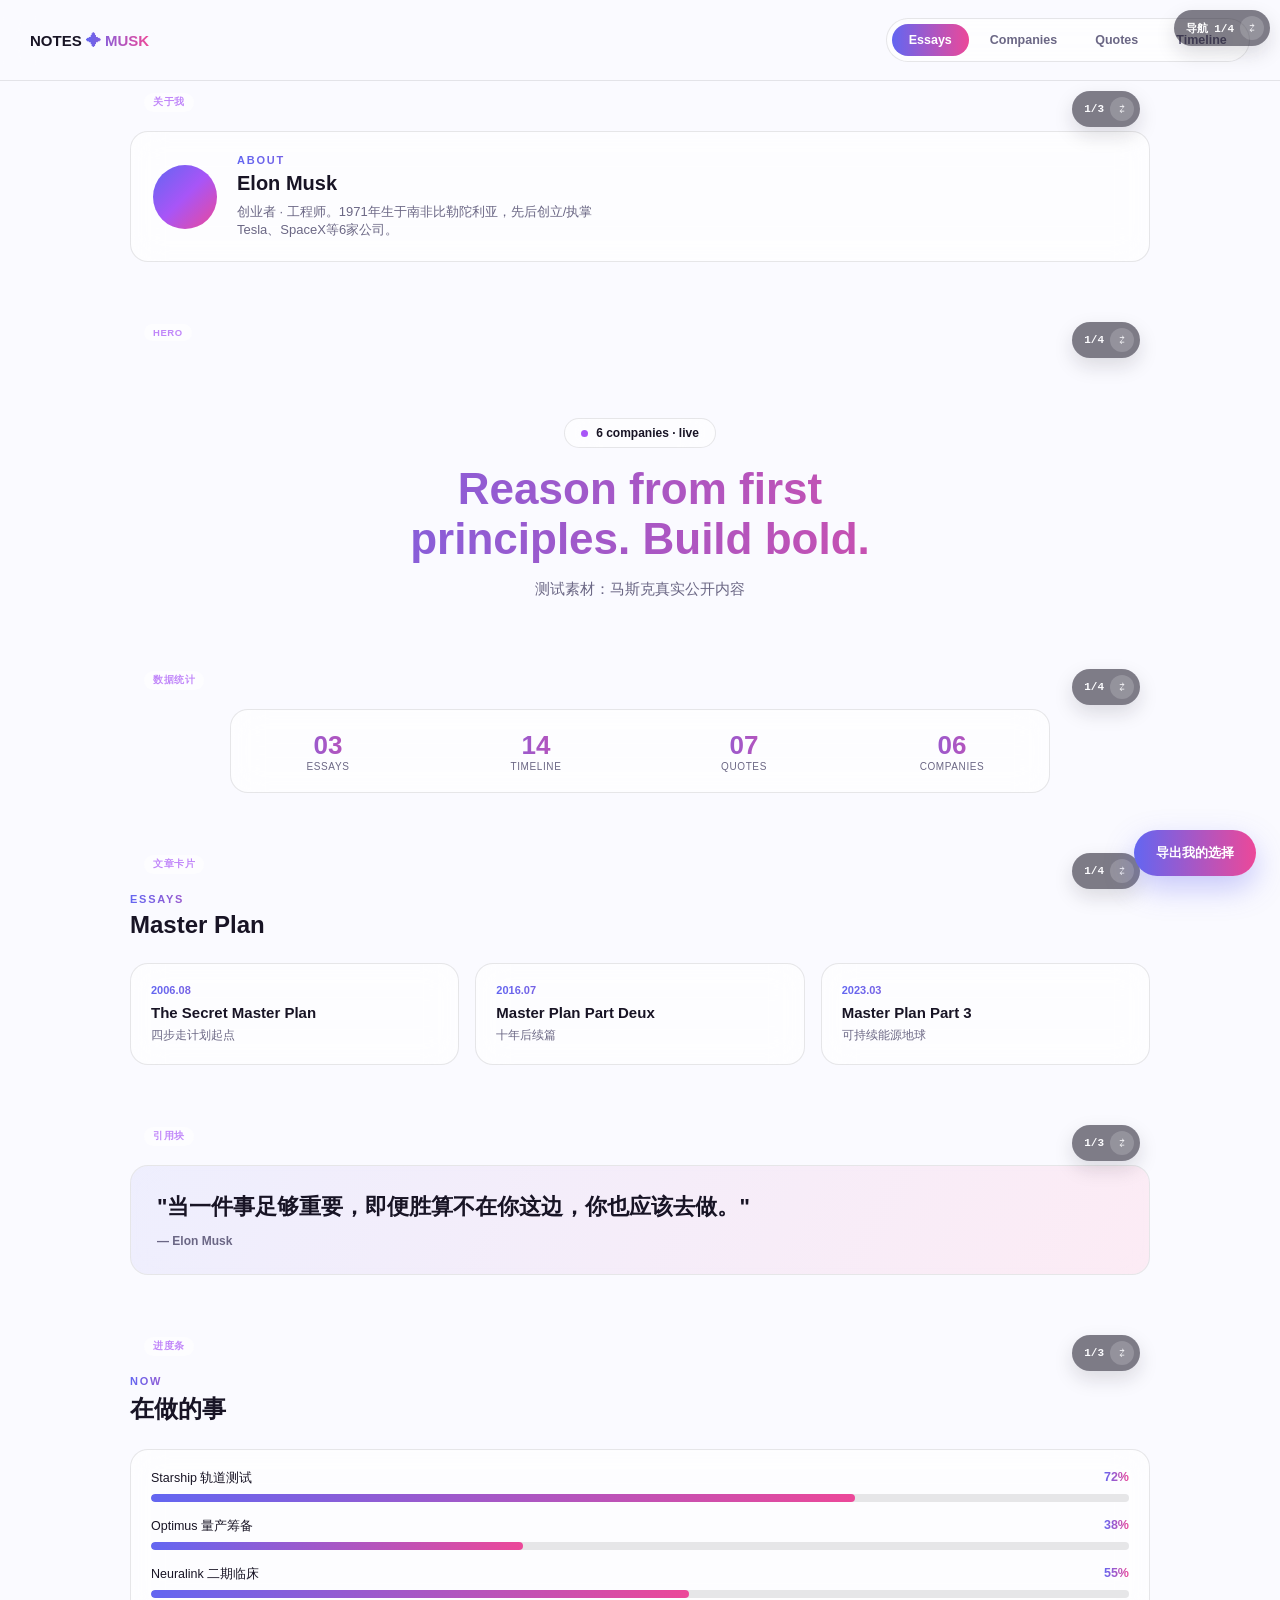
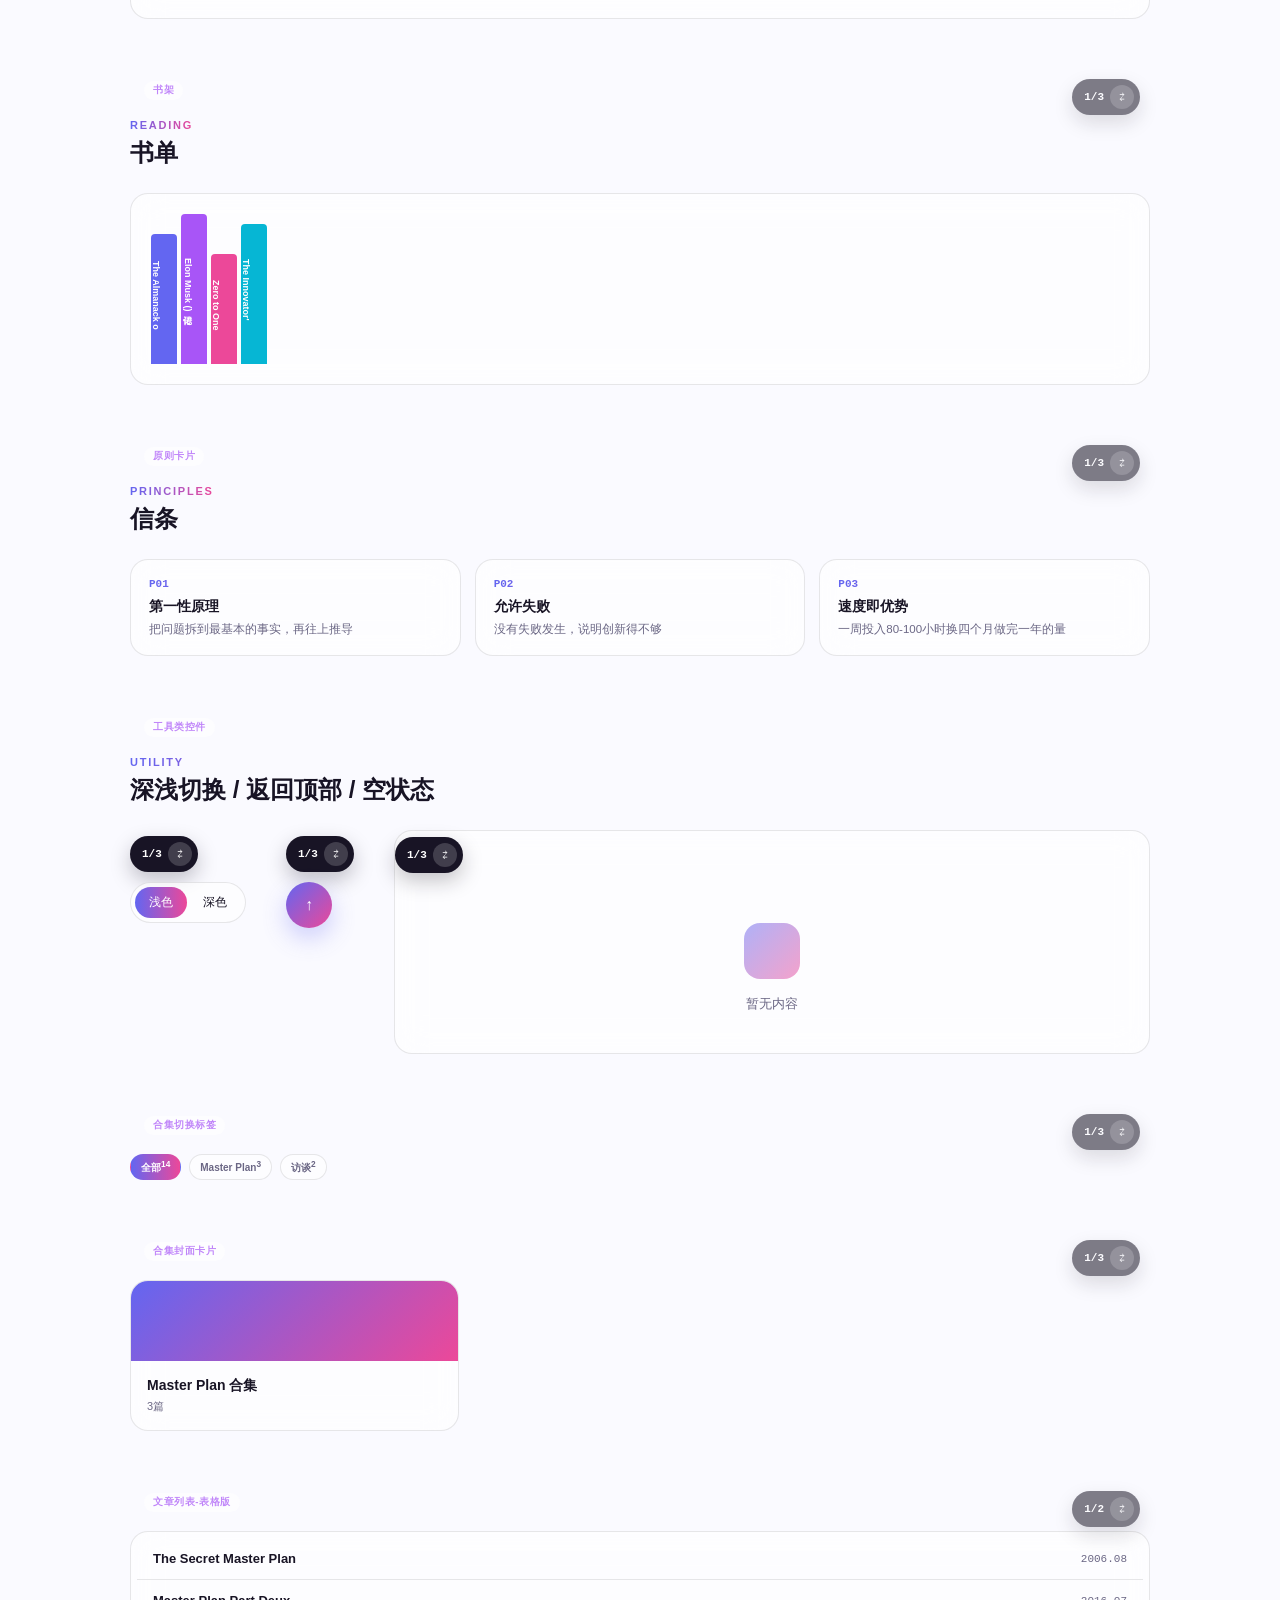
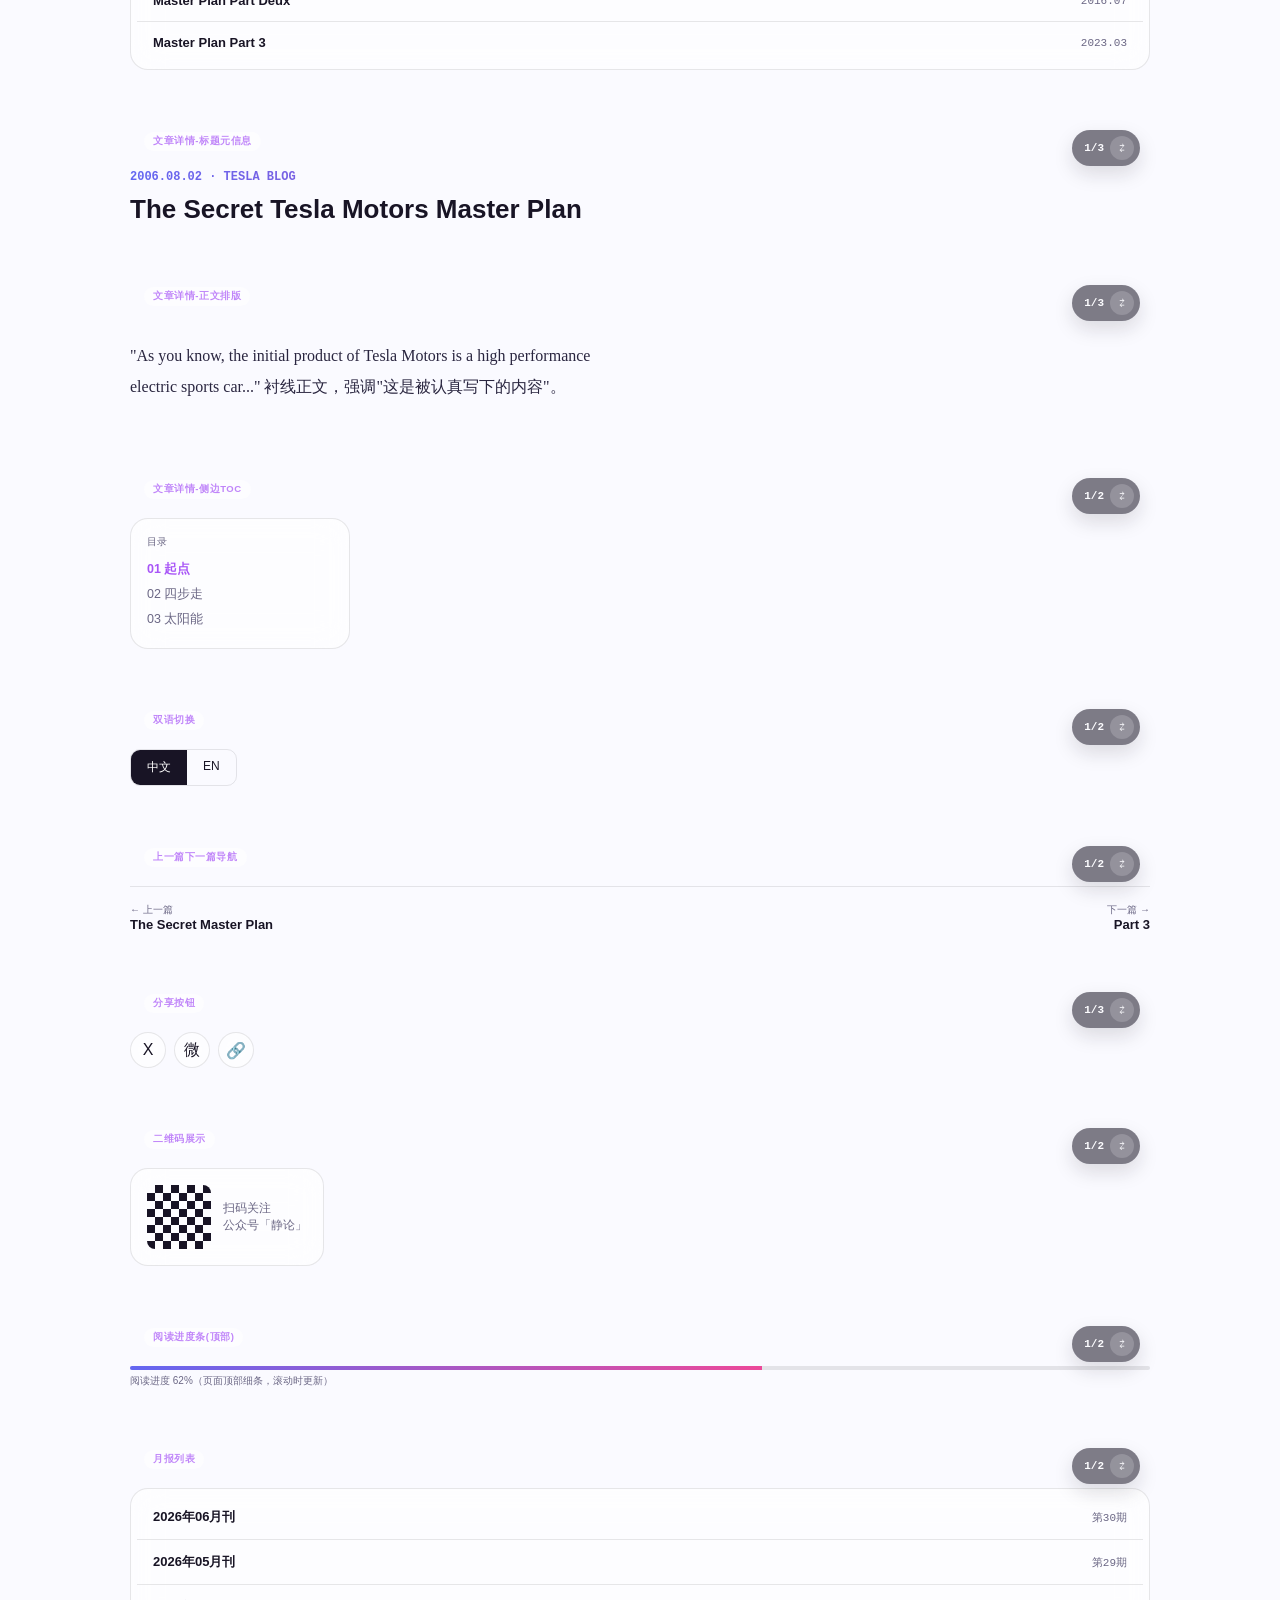
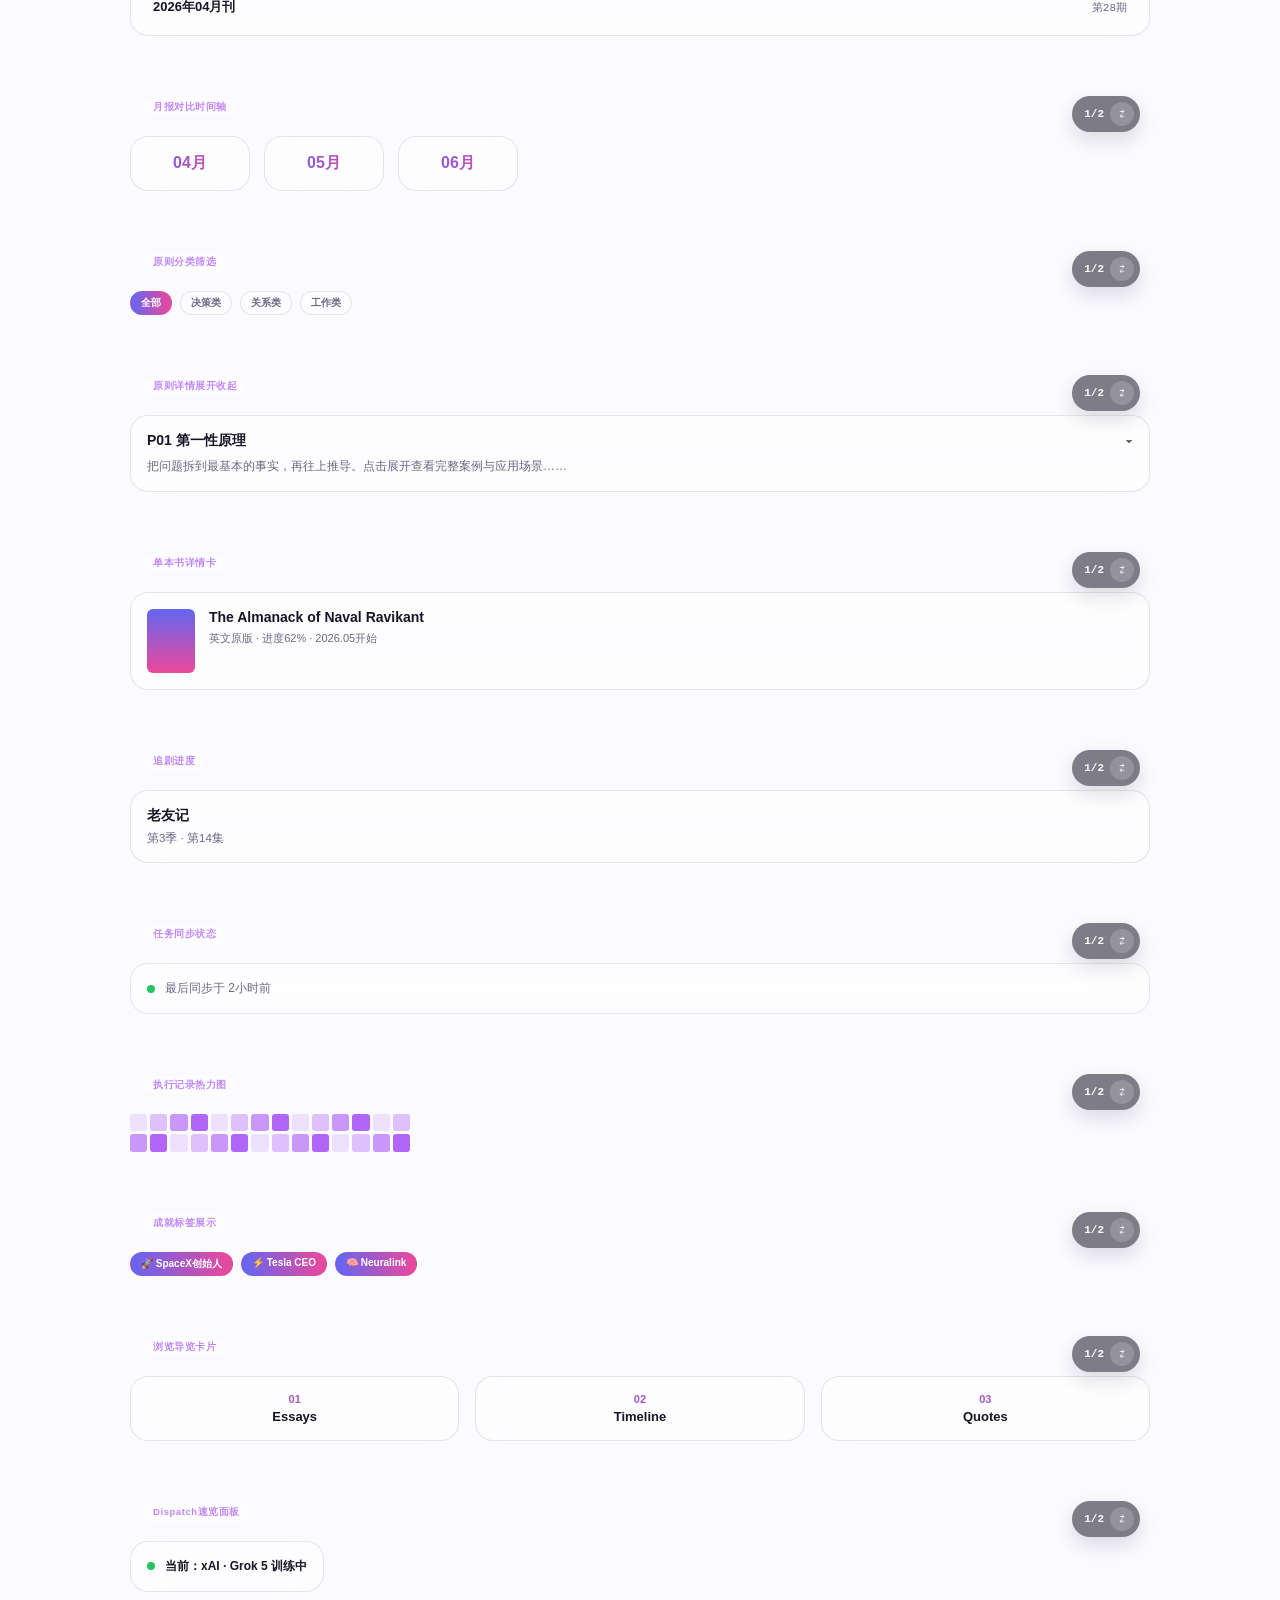
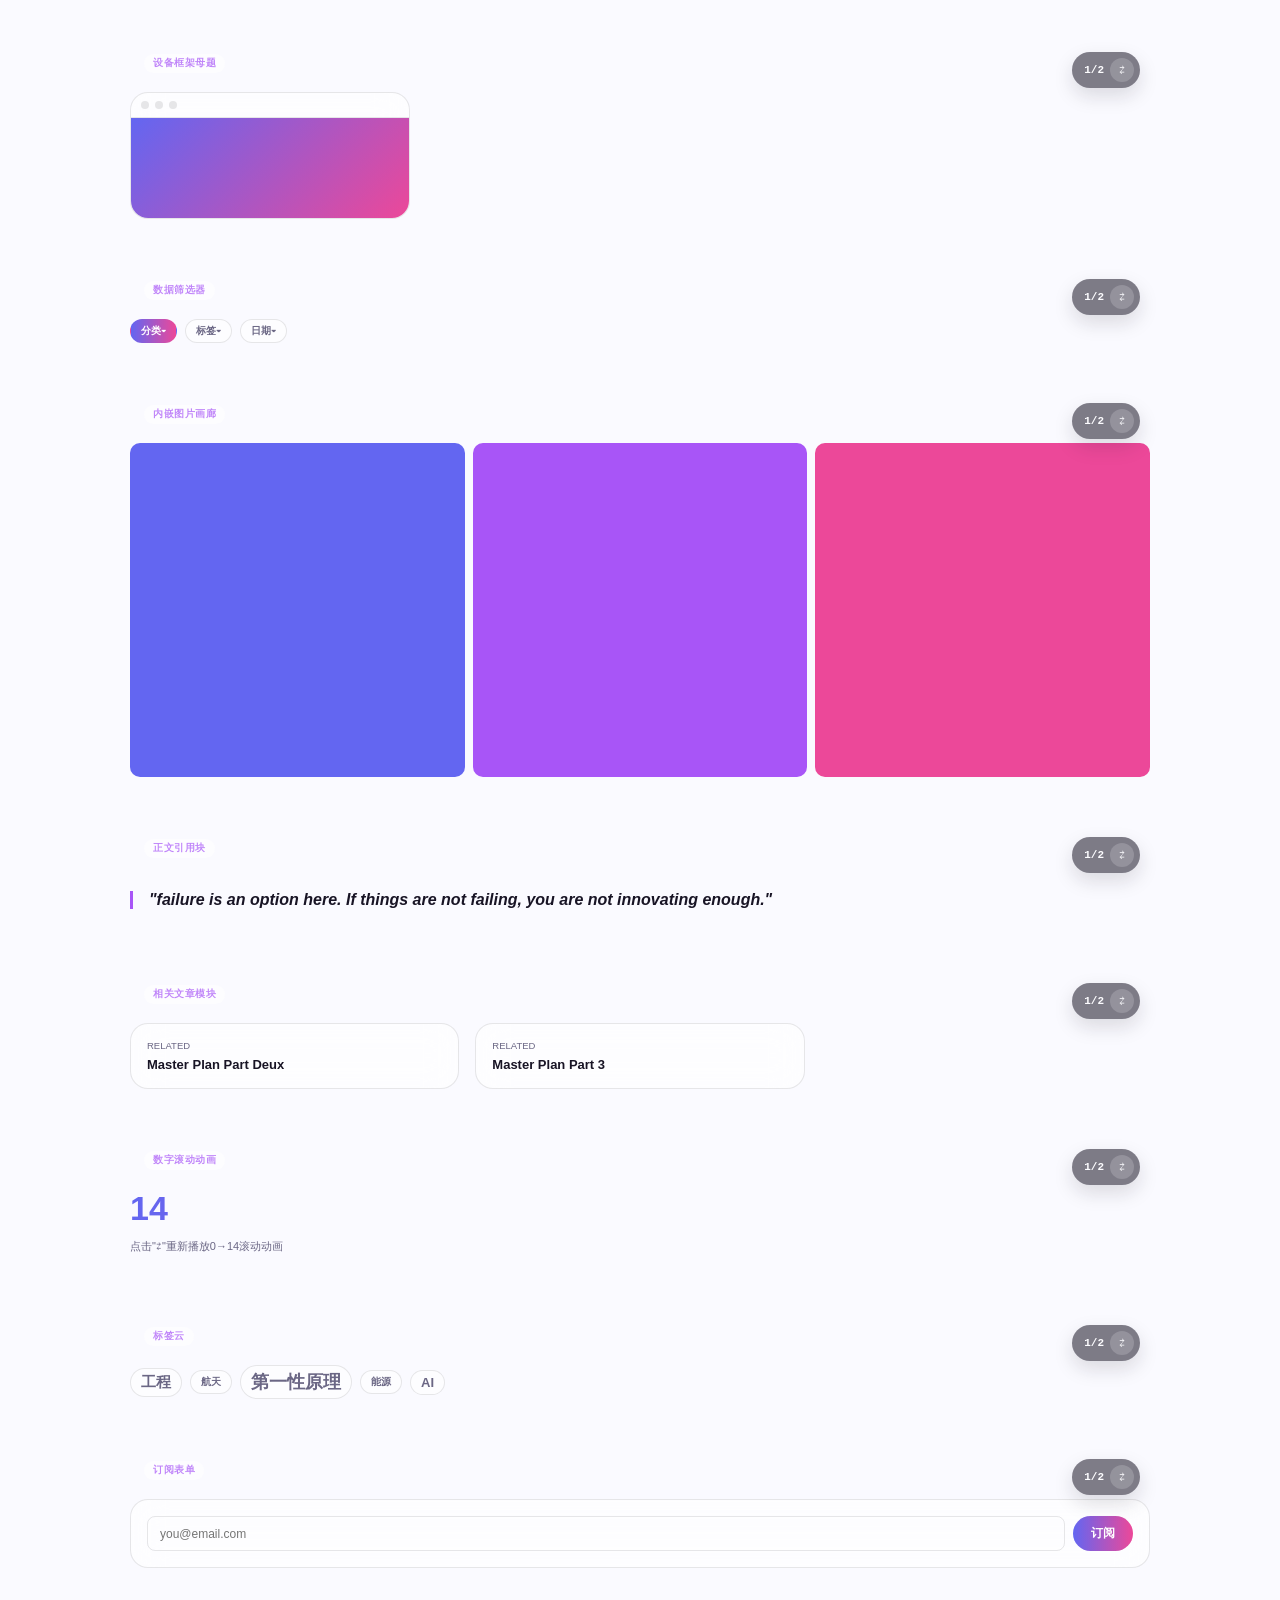
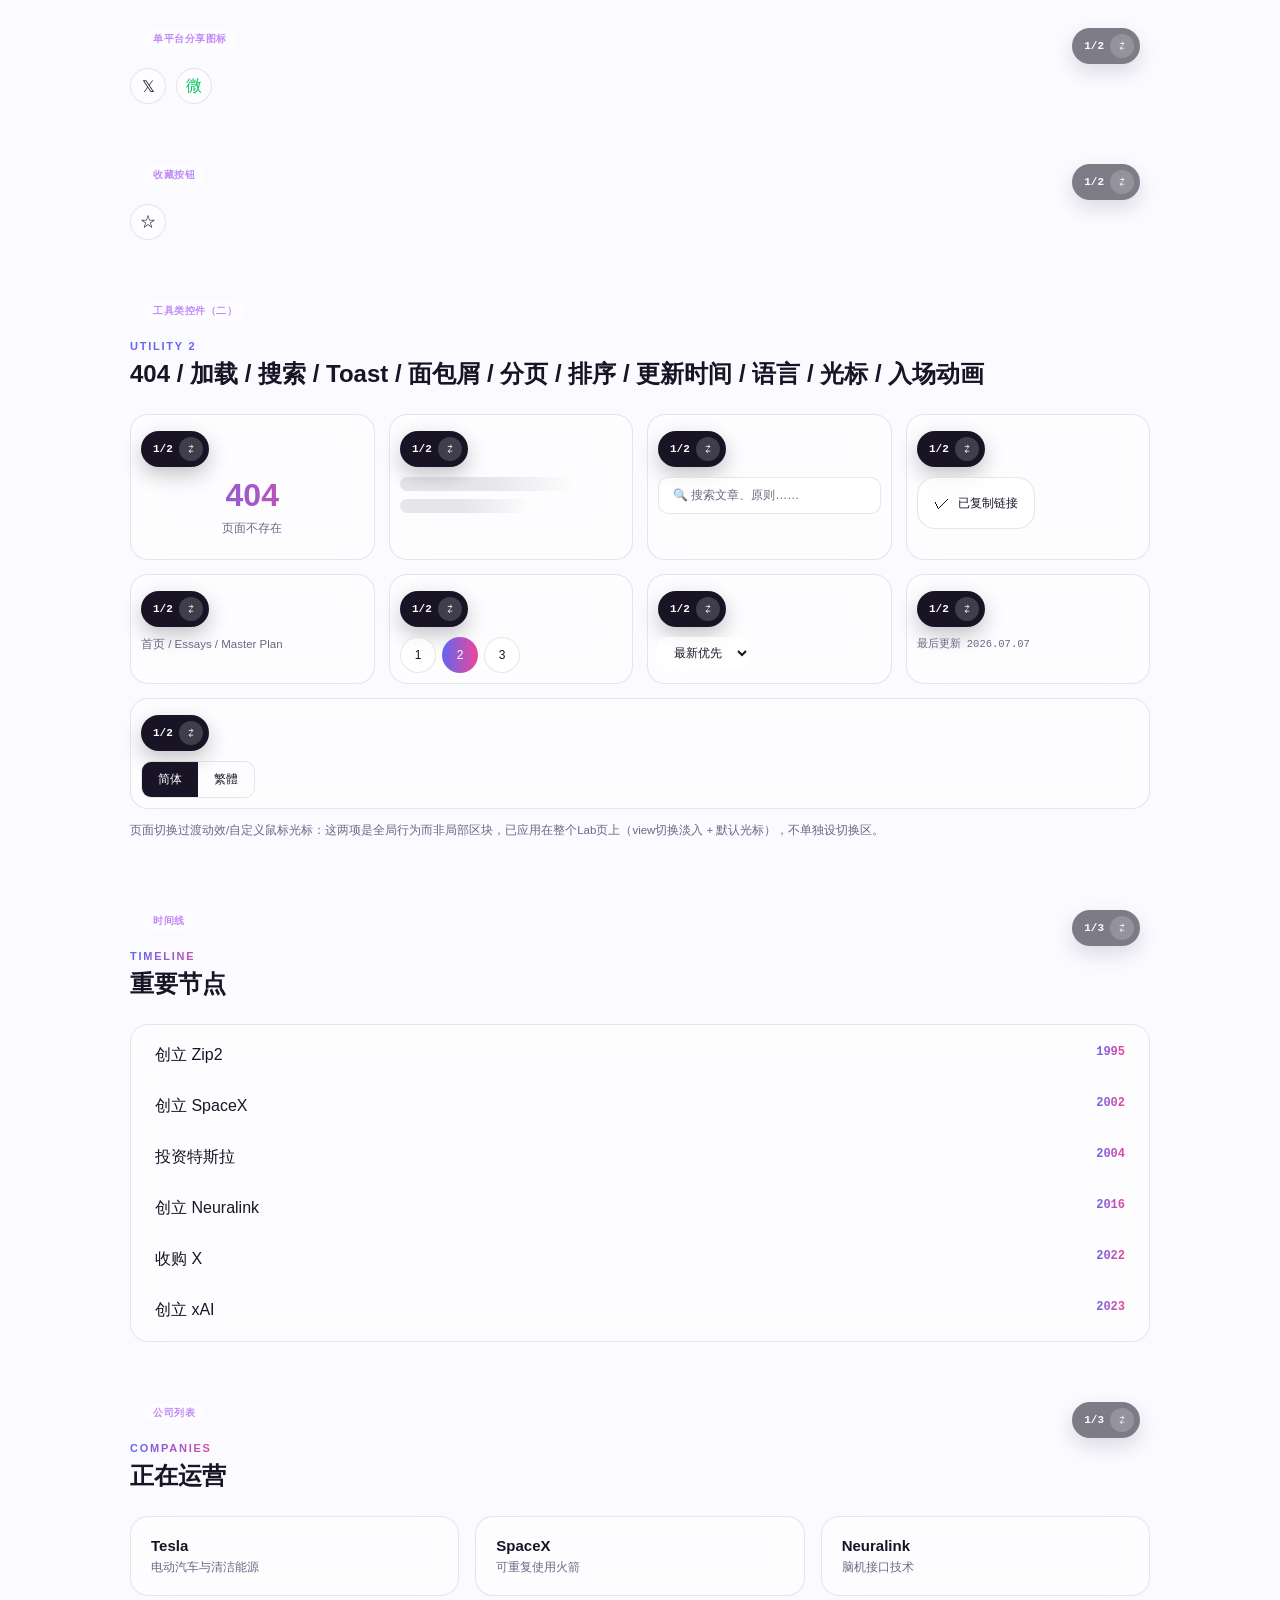
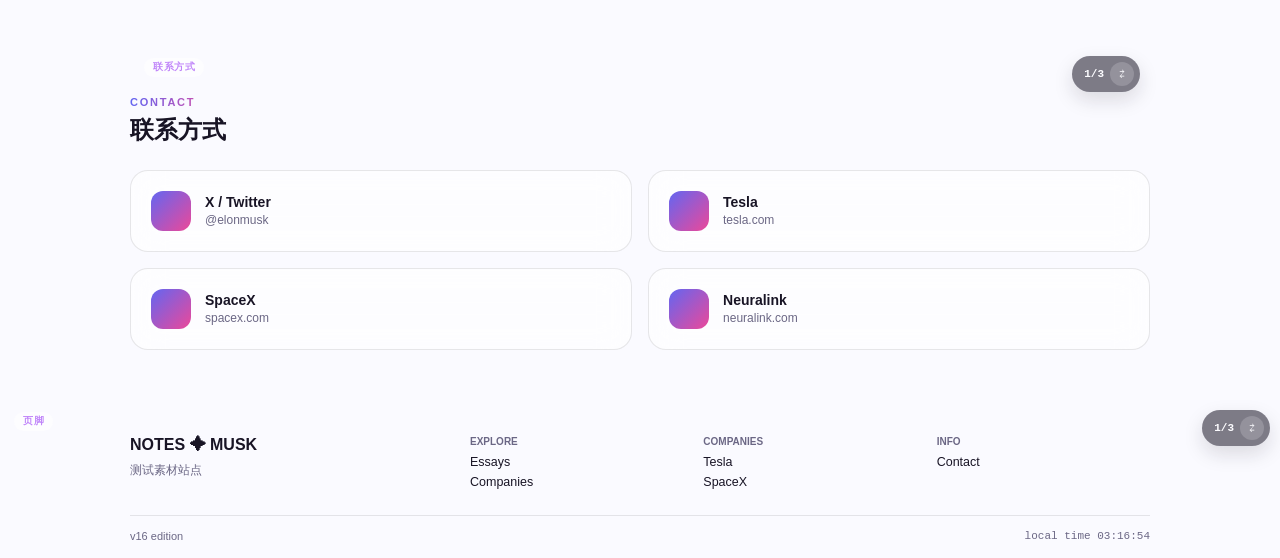
==== commit ad2c4776: "Lab加导出选择功能：localStorage持久化 + 一键复制选择清单 之前点选状态只存在页面内存里，刷新就丢，我也看不到杜总选了什么。现在每次点切换都存localStorage（刷新不丢），加了" ====
--- a/lab.html
+++ b/lab.html
@@ -224,6 +224,11 @@
   .f2 .socials span{width:34px;height:34px;border-radius:50%;background:var(--card);border:1px solid var(--line);display:inline-flex;align-items:center;justify-content:center;font-size:11px;}
   .f4{padding:40px;border-radius:20px;background:linear-gradient(135deg,#eef0ff,#fdeef9);text-align:center;margin:20px 0;}
   .f4 .btn{display:inline-block;padding:12px 26px;border-radius:999px;background:var(--ink);color:#fff;font-size:13px;font-weight:700;}
+
+  .export-fab{position:fixed;bottom:24px;right:24px;z-index:50;background:linear-gradient(90deg,var(--i1),var(--i3));color:#fff;border:none;border-radius:999px;padding:14px 22px;font-size:13px;font-weight:800;cursor:pointer;box-shadow:0 12px 30px rgba(99,102,241,.35);}
+  .export-panel{position:fixed;bottom:80px;right:24px;z-index:50;width:340px;max-width:calc(100vw - 48px);}
+  #exportHint{font-size:11px;color:var(--sub);margin-bottom:6px;display:block;}
+  #exportBox{display:none;width:100%;height:260px;border-radius:14px;border:1px solid var(--line);padding:12px;font-family:ui-monospace,monospace;font-size:11px;background:var(--card);color:var(--ink);backdrop-filter:blur(16px);}
 </style>
 </head>
 <body>
@@ -545,6 +550,12 @@
   <div class="wrap" id="slot-footer"></div>
 </footer>
 
+<div class="export-panel">
+  <span id="exportHint"></span>
+  <textarea id="exportBox" readonly></textarea>
+</div>
+<button class="export-fab" onclick="exportSelections()">导出我的选择</button>
+
 <script src="js/lab.js"></script>
 </body>
 </html>
